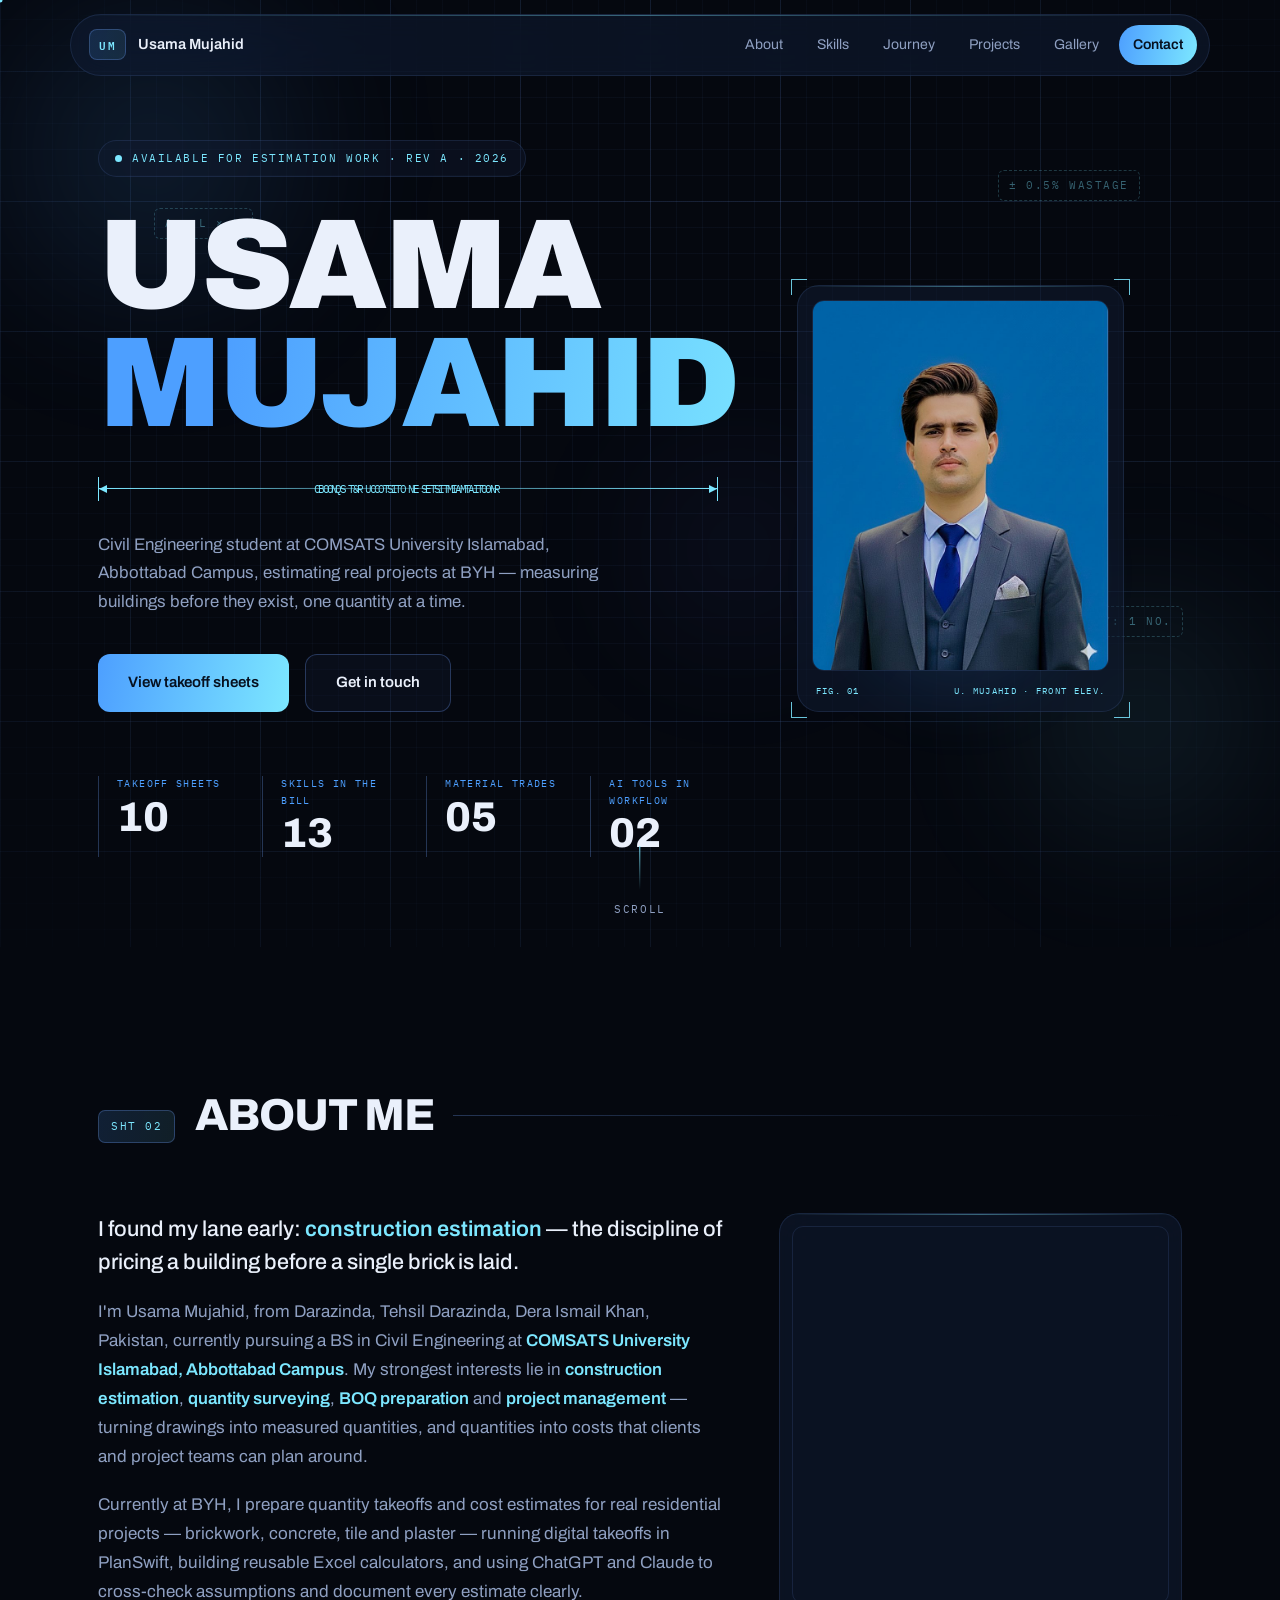
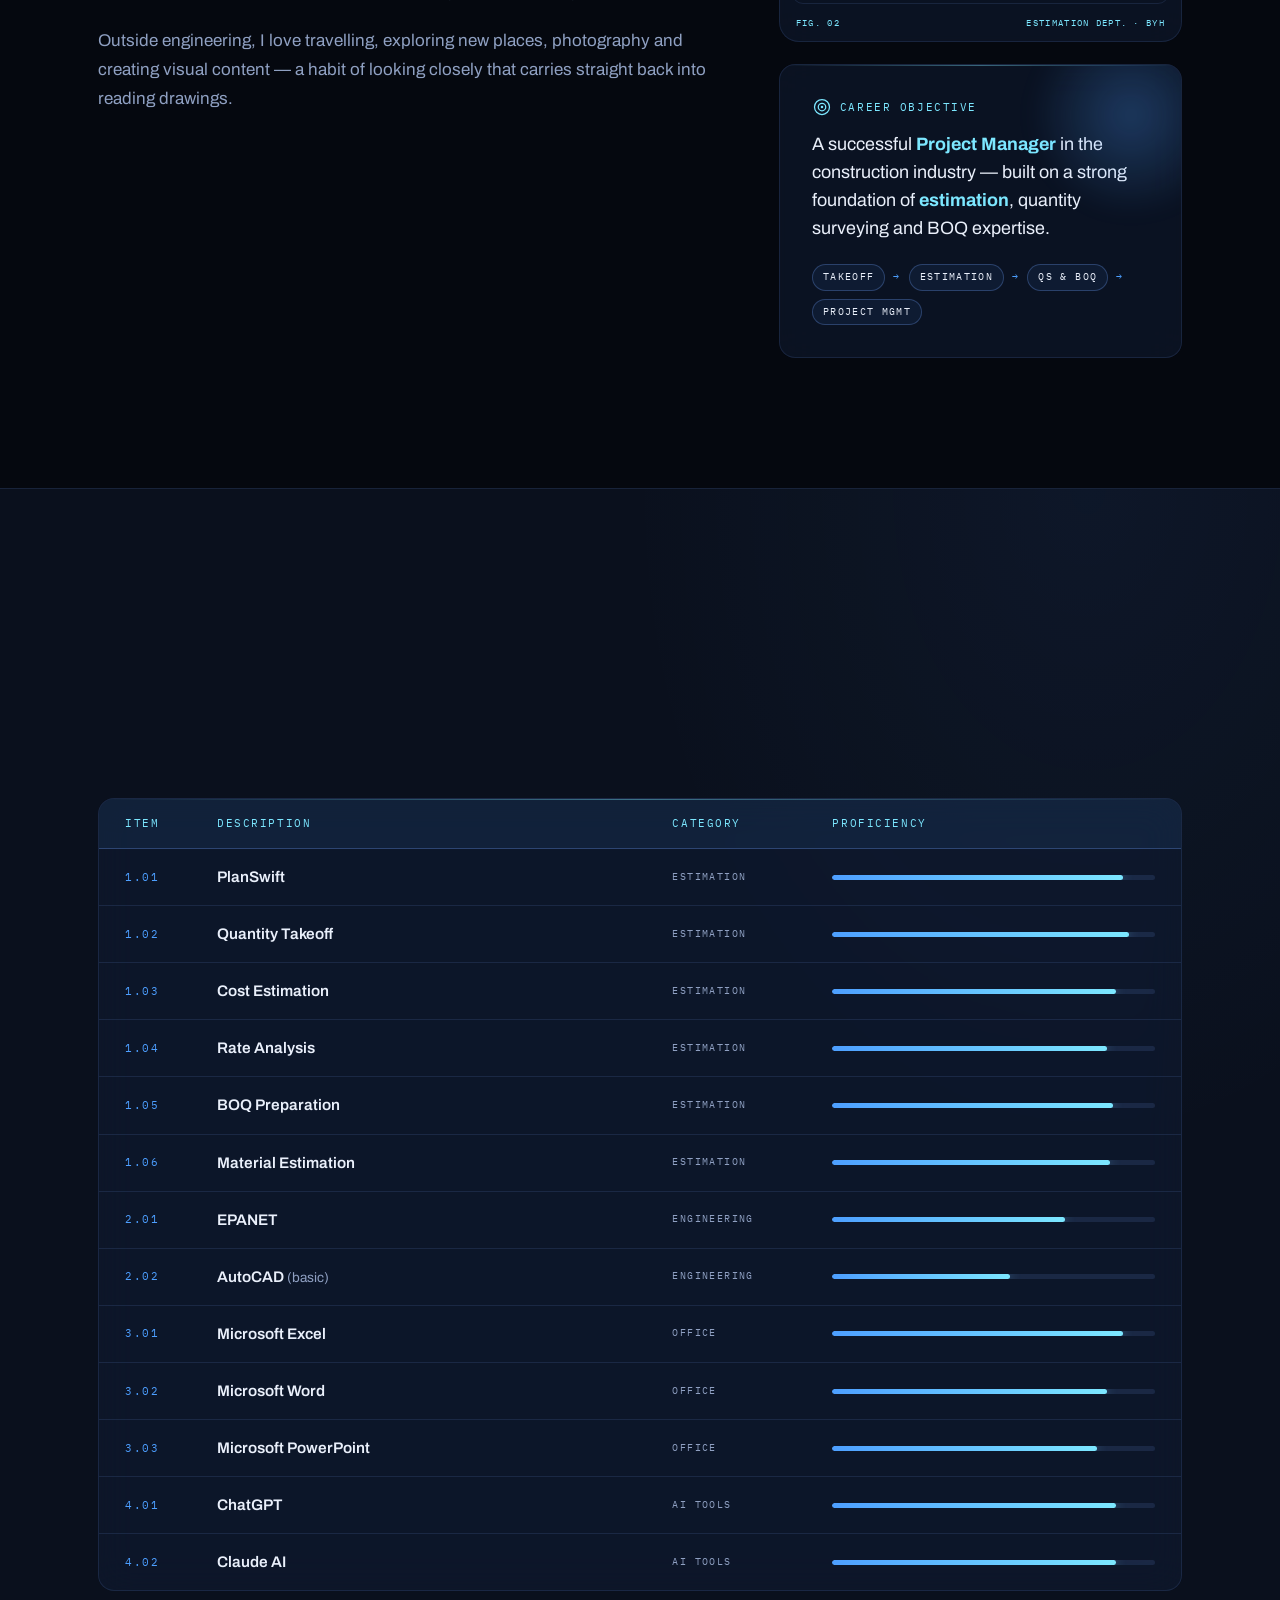
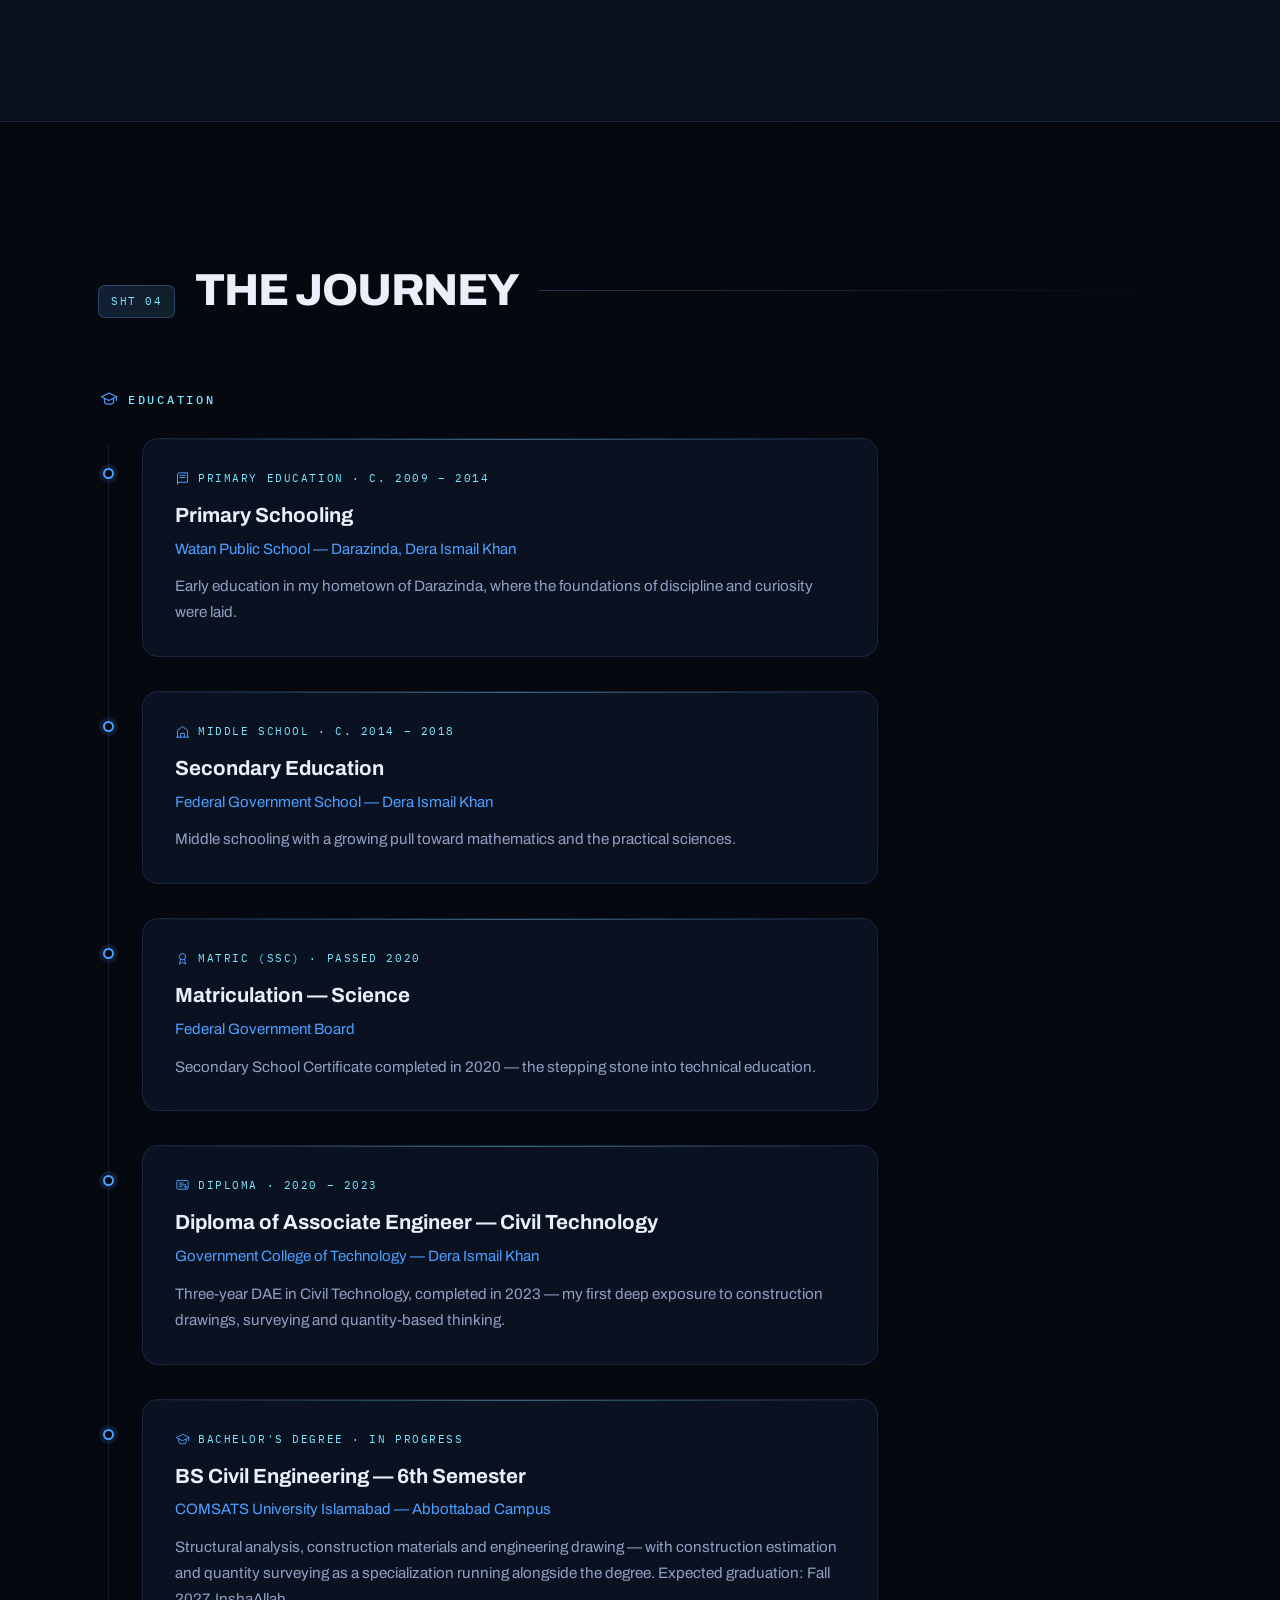
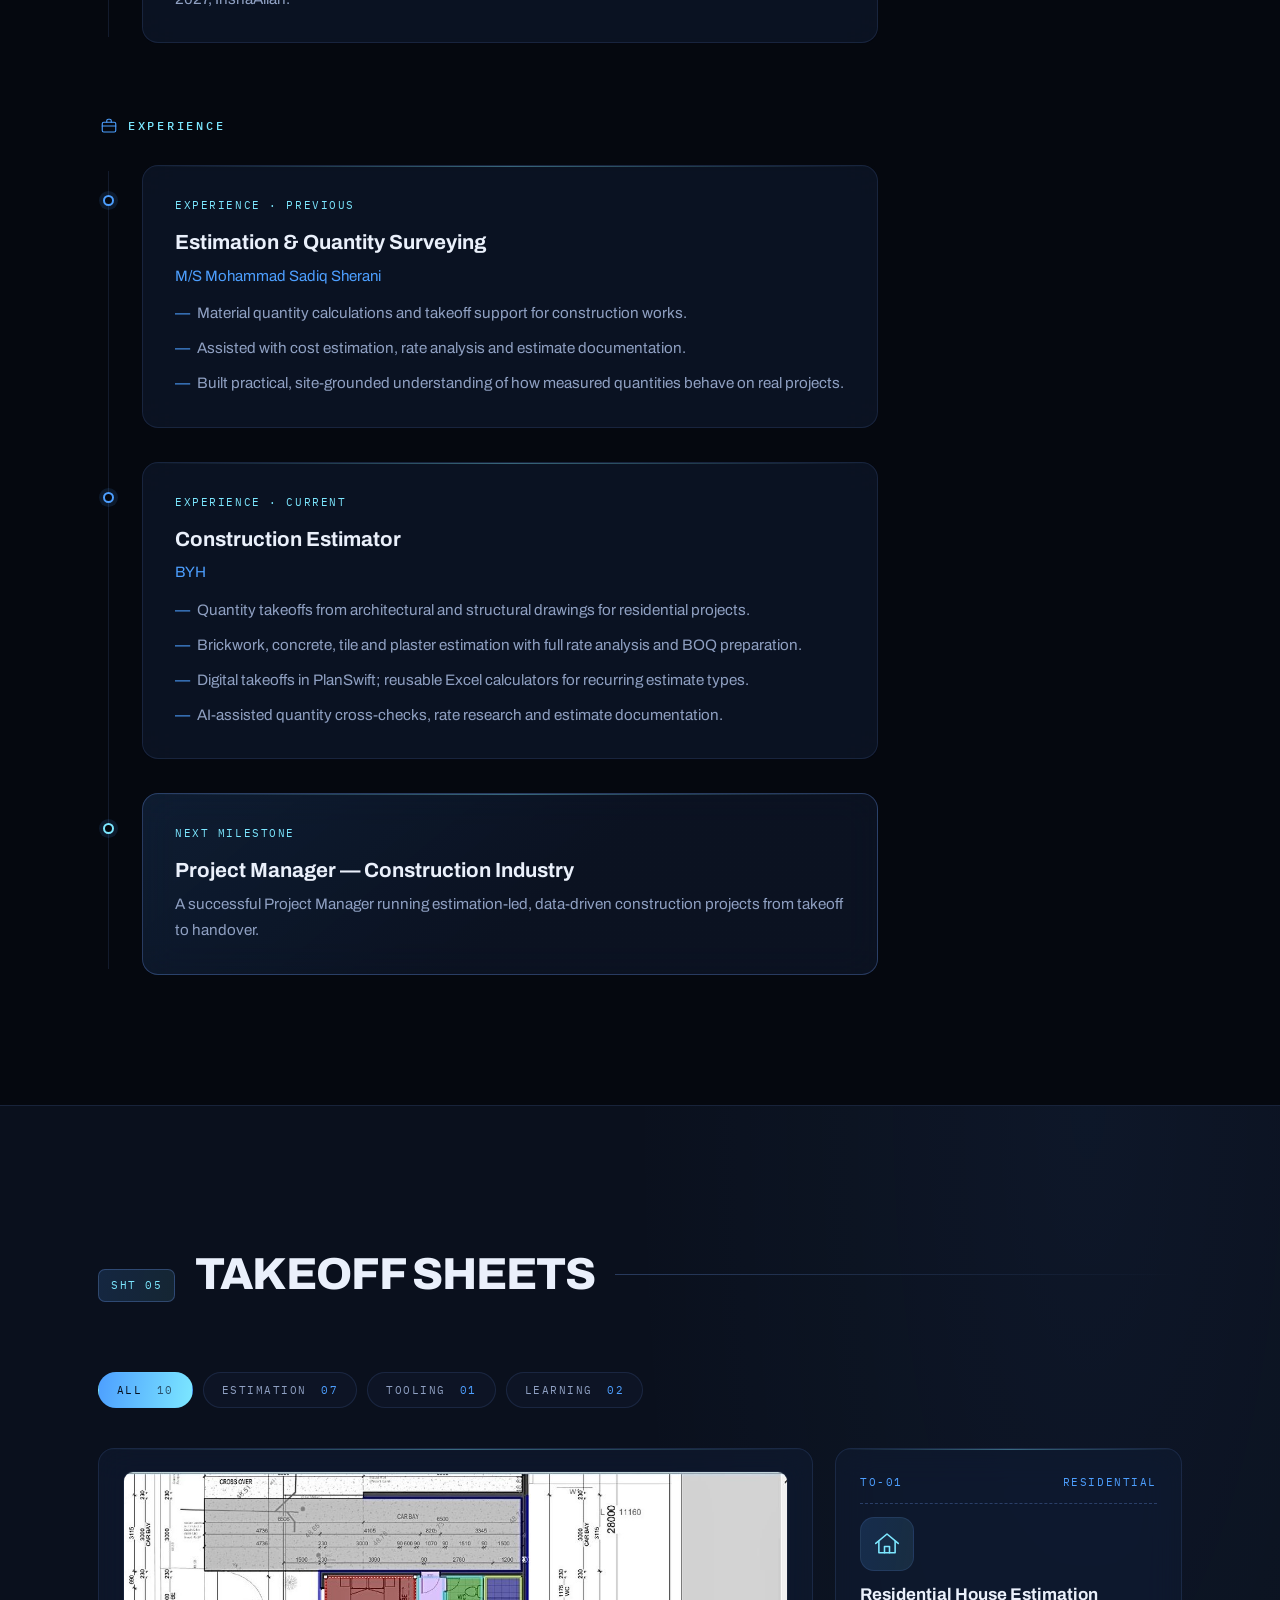
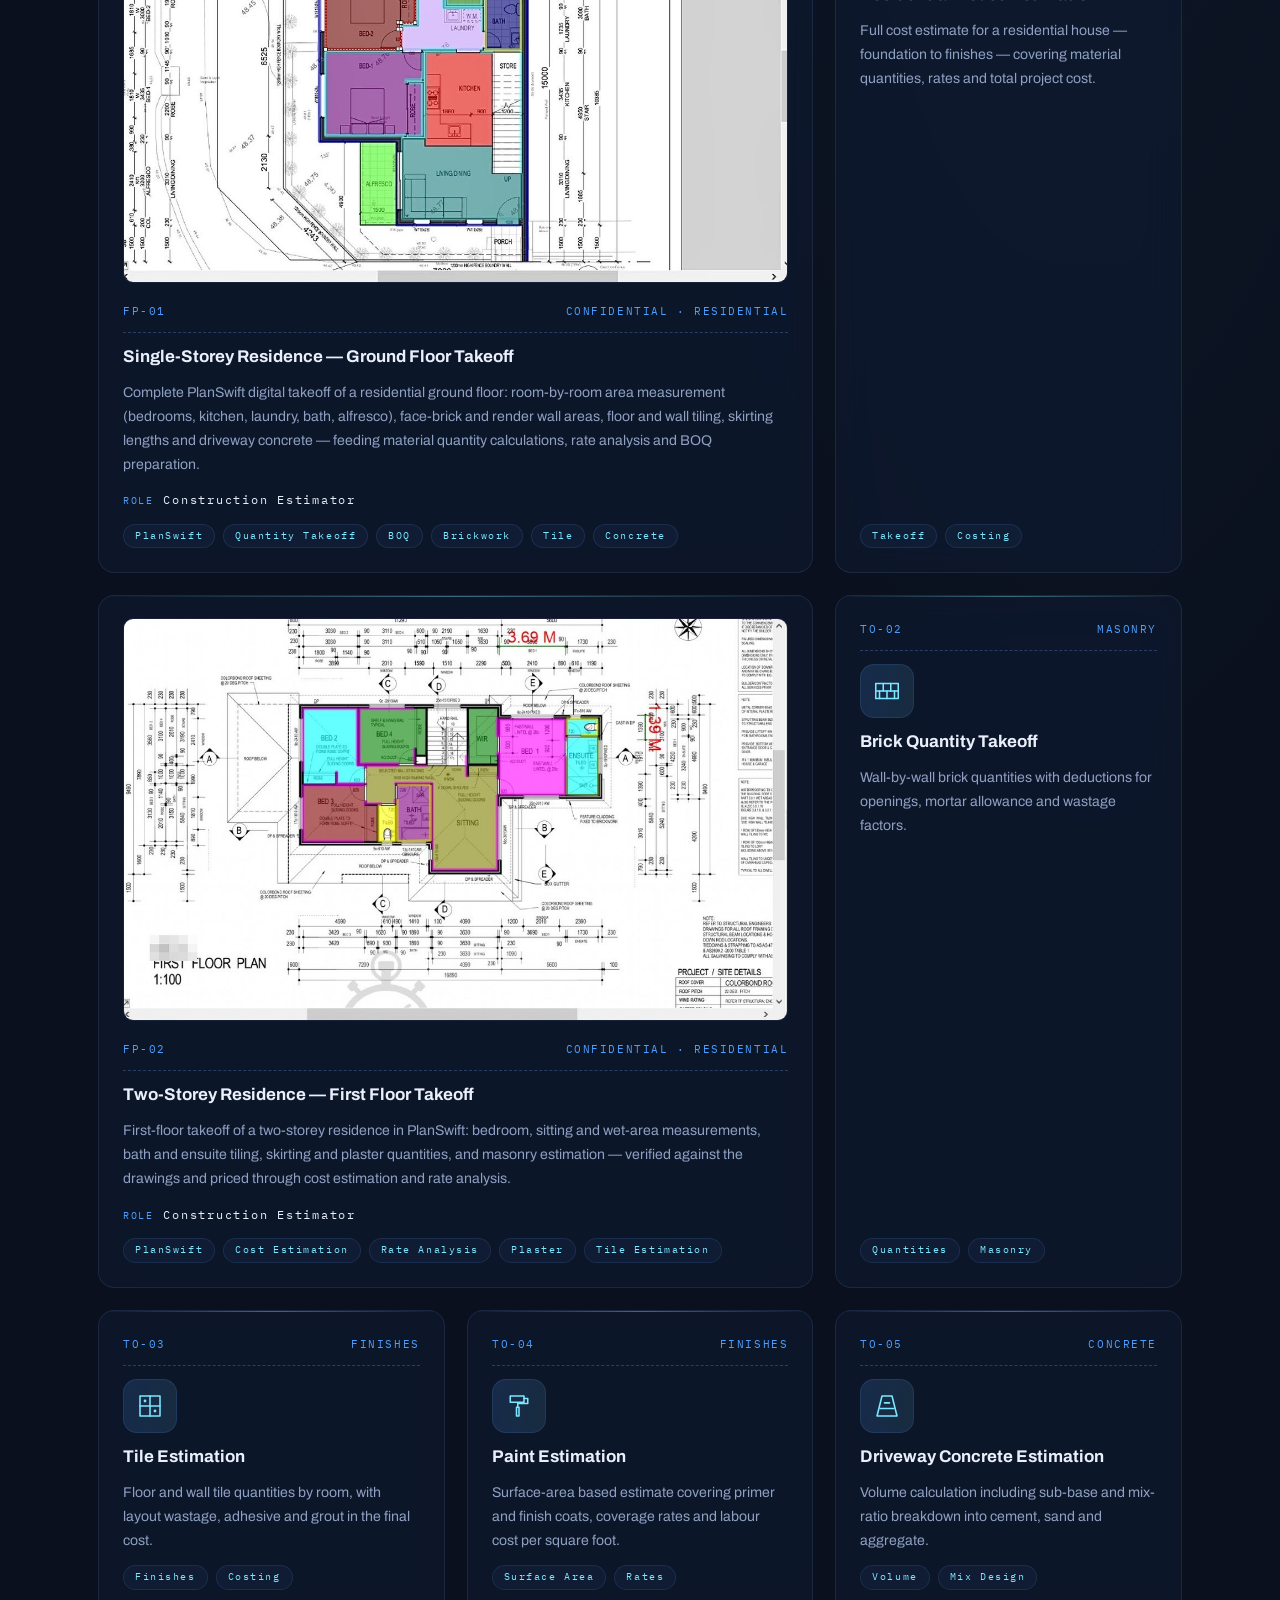
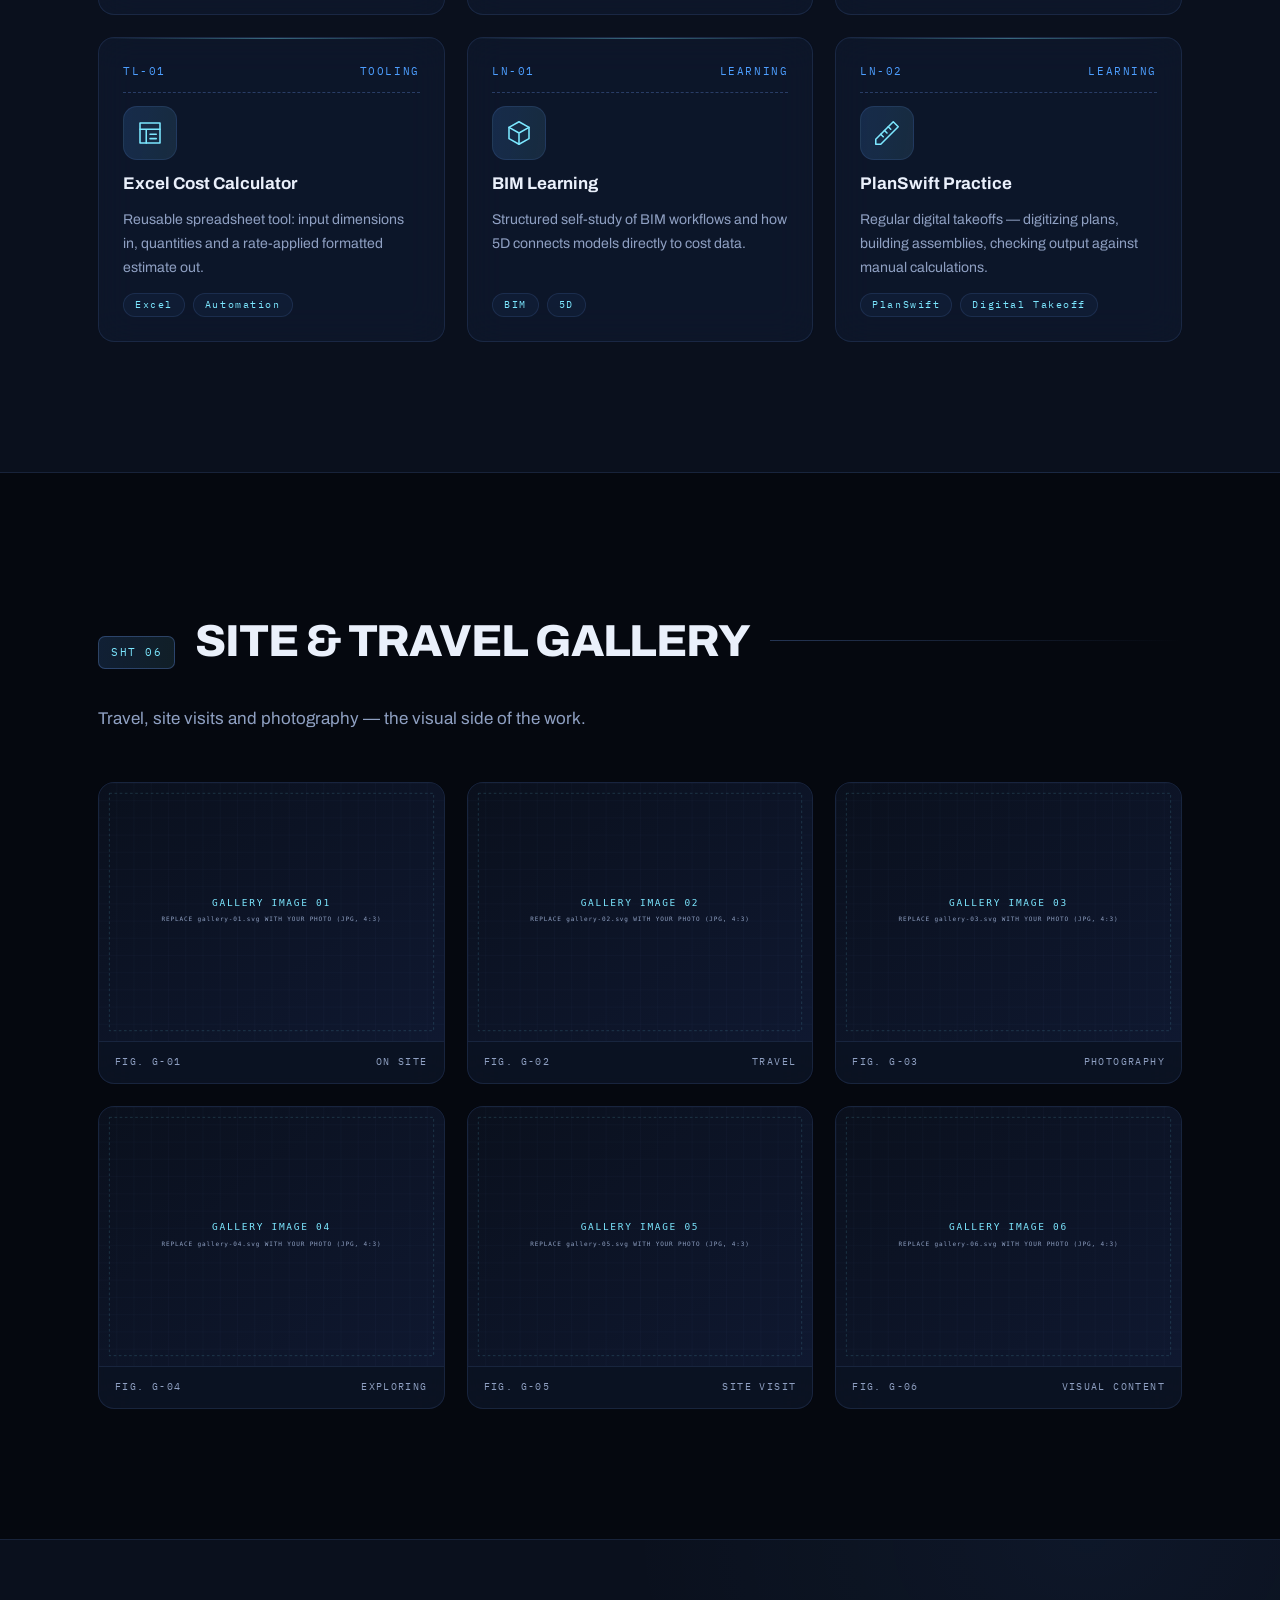
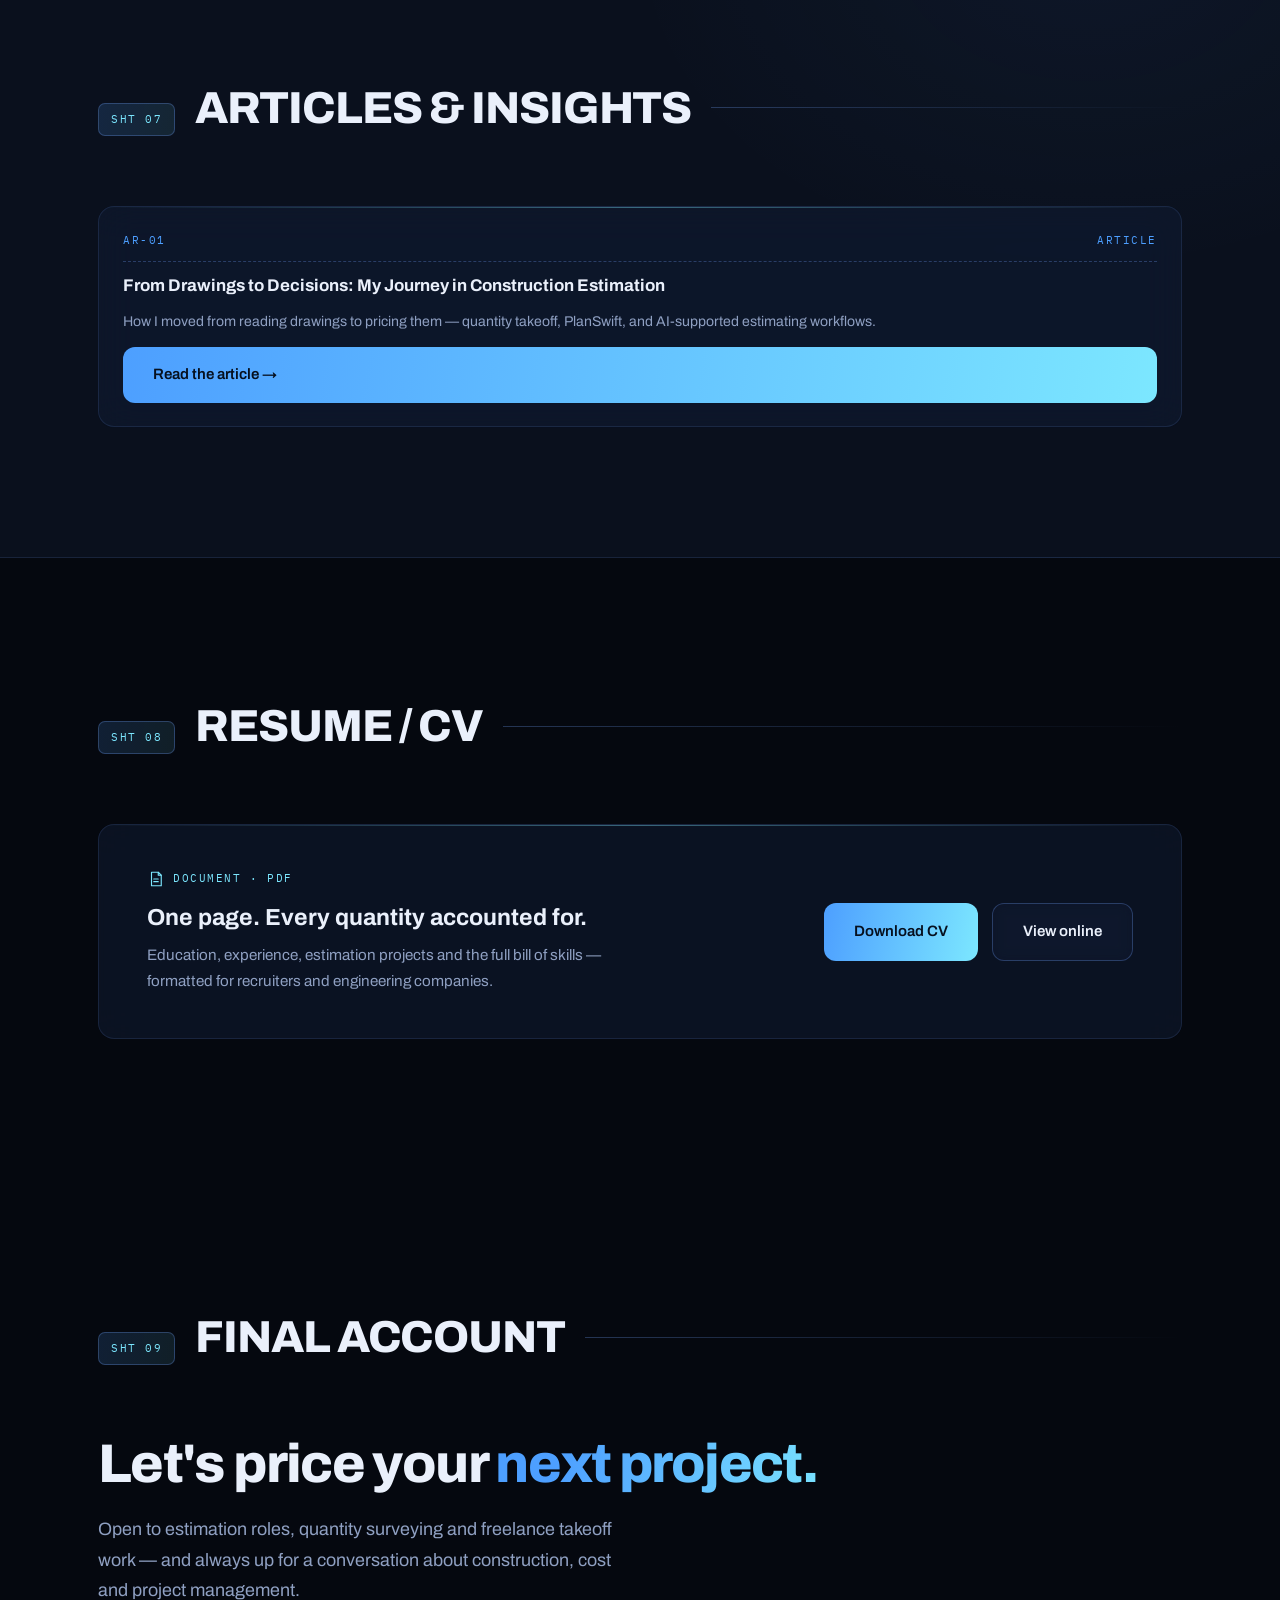
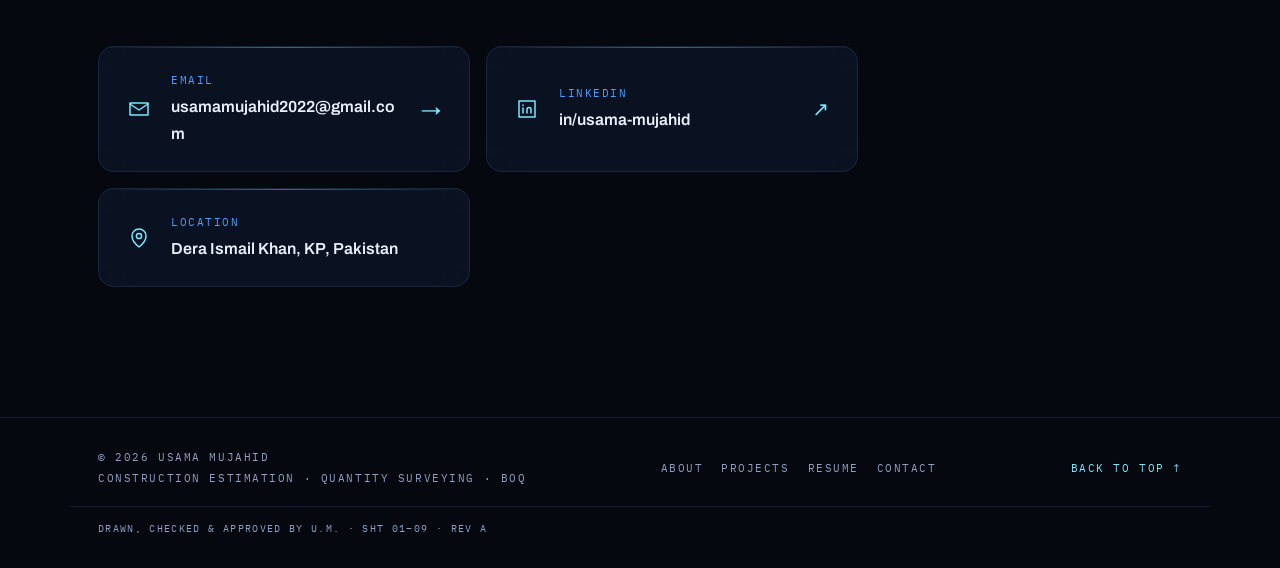
==== index.html @ 5138051c "Add files via upload" ====
<!DOCTYPE html>
<html lang="en">
<head>
  <meta charset="UTF-8" />
  <meta name="viewport" content="width=device-width, initial-scale=1.0" />
  <meta name="google-site-verification" content="Z6o001_e307Hiaf8oV1N8lAGCrsXDAVuw_fHEFFMhAQ" />
  <title>Usama Mujahid — Construction Estimator &amp; Quantity Surveyor | PlanSwift · BOQ · Cost Estimation</title>
  <meta name="description" content="Portfolio of Usama Mujahid — Construction Estimator and BS Civil Engineering student at COMSATS University Islamabad, Abbottabad Campus. Quantity takeoff, cost estimation, BOQ preparation, rate analysis and PlanSwift-based digital takeoffs for residential projects." />
  <meta name="keywords" content="Usama Mujahid, construction estimator, quantity surveyor, quantity takeoff, cost estimation, BOQ preparation, rate analysis, PlanSwift, material estimation, civil engineering, COMSATS Abbottabad, Pakistan" />
  <meta name="author" content="Usama Mujahid" />
  <meta name="robots" content="index, follow" />
  <meta name="theme-color" content="#05080f" />
  <link rel="canonical" href="https://usamamujahid1.github.io/" />
  <link rel="icon" type="image/svg+xml" href="favicon.svg" />

  <!-- Social sharing -->
  <meta property="og:title" content="Usama Mujahid — Construction Estimator &amp; Quantity Surveyor" />
  <meta property="og:description" content="Quantity takeoff, cost estimation, BOQ preparation, rate analysis and PlanSwift-based digital takeoffs for residential construction projects." />
  <meta property="og:type" content="website" />
  <meta property="og:url" content="https://usamamujahid1.github.io/" />
  <meta property="og:image" content="https://usamamujahid1.github.io/og-banner.svg" />
  <meta property="og:site_name" content="Usama Mujahid — Portfolio" />
  <meta property="og:locale" content="en_US" />
  <meta name="twitter:card" content="summary_large_image" />
  <meta name="twitter:title" content="Usama Mujahid — Construction Estimator &amp; Quantity Surveyor" />
  <meta name="twitter:description" content="Quantity takeoff, cost estimation, BOQ preparation and PlanSwift digital takeoffs." />
  <meta name="twitter:image" content="https://usamamujahid1.github.io/og-banner.svg" />

  <!-- Structured data -->
  <script type="application/ld+json">
  {
    "@context": "https://schema.org",
    "@type": "Person",
    "name": "Usama Mujahid",
    "url": "https://usamamujahid1.github.io/",
    "image": "https://usamamujahid1.github.io/profile-hero.jpg",
    "jobTitle": "Construction Estimator",
    "worksFor": { "@type": "Organization", "name": "BYH" },
    "alumniOf": [
      { "@type": "CollegeOrUniversity", "name": "COMSATS University Islamabad, Abbottabad Campus" },
      { "@type": "EducationalOrganization", "name": "Government College of Technology, Dera Ismail Khan" }
    ],
    "address": { "@type": "PostalAddress", "addressLocality": "Dera Ismail Khan", "addressRegion": "Khyber Pakhtunkhwa", "addressCountry": "PK" },
    "email": "mailto:usamamujahid2022@gmail.com",
    "sameAs": [ "https://www.linkedin.com/in/usama-mujahid-aa079a352" ],
    "knowsAbout": [ "Construction Estimation", "Quantity Surveying", "Quantity Takeoff", "BOQ Preparation", "Cost Estimation", "Rate Analysis", "PlanSwift", "Project Management" ]
  }
  </script>

  <link rel="preconnect" href="https://fonts.googleapis.com" />
  <link rel="preconnect" href="https://fonts.gstatic.com" crossorigin />
  <link href="https://fonts.googleapis.com/css2?family=Archivo:wght@400;500;600;700;800;900&family=IBM+Plex+Mono:wght@400;500;600&display=swap" rel="stylesheet" />
  <link rel="stylesheet" href="style.css" />
</head>
<body class="is-loading">

  <!-- ============ PRELOADER ============ -->
  <div class="loader" id="loader" aria-hidden="true">
    <div class="loader__inner">
      <p class="mono loader__label">PLOTTING PORTFOLIO · SHT 01</p>
      <div class="loader__dim">
        <span class="loader__tick"></span>
        <span class="loader__track"><i class="loader__fill" id="loaderFill"></i></span>
        <span class="loader__tick"></span>
      </div>
      <p class="mono loader__pct"><span id="loaderPct">0</span>%</p>
    </div>
  </div>

  <!-- ============ SCROLL PROGRESS ============ -->
  <div class="progress" aria-hidden="true"><i id="progressBar"></i></div>

  <!-- ============ CUSTOM CURSOR (desktop) ============ -->
  <div class="cursor" id="cursorDot" aria-hidden="true"></div>
  <div class="cursor-ring" id="cursorRing" aria-hidden="true">
    <span></span><span></span><span></span><span></span>
  </div>

  <!-- ============ NAV ============ -->
  <header class="nav" id="top">
    <div class="nav__inner glass">
      <a href="#top" class="nav__brand" data-hover>
        <span class="nav__mark mono">UM</span>
        <span class="nav__name">Usama Mujahid</span>
      </a>
      <nav class="nav__links" id="navLinks" aria-label="Primary">
        <a href="#about" data-hover>About</a>
        <a href="#skills" data-hover>Skills</a>
        <a href="#journey" data-hover>Journey</a>
        <a href="#projects" data-hover>Projects</a>
        <a href="#gallery" data-hover>Gallery</a>
        <a href="#contact" class="nav__cta" data-hover>Contact</a>
      </nav>
      <button class="nav__toggle" id="navToggle" aria-label="Open menu" aria-expanded="false" aria-controls="navLinks" data-hover>
        <span></span><span></span>
      </button>
    </div>
  </header>

  <main id="main">

    <!-- ============ HERO ============ -->
    <section class="hero" id="hero">
      <!-- animated background layers -->
      <div class="hero__bg" aria-hidden="true">
        <div class="hero__grid" data-parallax="0.18"></div>
        <div class="hero__grid hero__grid--fine" data-parallax="0.08"></div>
        <div class="orb orb--1" data-drift></div>
        <div class="orb orb--2" data-drift></div>
        <div class="orb orb--3" data-drift></div>
        <!-- floating measurement annotations -->
        <span class="anno mono" style="--x:12%; --y:22%; --d:0s" data-parallax="0.32">A = L × W</span>
        <span class="anno mono" style="--x:78%; --y:18%; --d:1.2s" data-parallax="0.26">± 0.5% WASTAGE</span>
        <span class="anno mono" style="--x:84%; --y:64%; --d:0.6s" data-parallax="0.38">QTY: 1 NO.</span>
        <span class="anno mono" style="--x:8%; --y:70%; --d:1.8s" data-parallax="0.22">SCALE 1:50</span>
      </div>

      <div class="container hero__inner">
        <div class="hero__content">
        <p class="hero__eyebrow mono" data-intro="1">
          <span class="hero__pulse" aria-hidden="true"></span>
          AVAILABLE FOR ESTIMATION WORK · REV A · 2026
        </p>

        <h1 class="hero__title">
          <span class="hero__line" data-intro="2"><span>USAMA</span></span>
          <span class="hero__line" data-intro="3"><span class="hero__title-grad">MUJAHID</span></span>
        </h1>

        <!-- CAD dimension line with rotating roles -->
        <div class="dim" data-intro="4" aria-live="polite">
          <span class="dim__tick"></span>
          <span class="dim__line">
            <span class="dim__label mono">
              <span class="roles" id="roles">
                <span class="roles__item is-active">CONSTRUCTION ESTIMATOR</span>
                <span class="roles__item">QUANTITY SURVEYOR</span>
                <span class="roles__item">BOQ &amp; COST ESTIMATION</span>
                <span class="roles__item">FUTURE PROJECT MANAGER</span>
              </span>
            </span>
          </span>
          <span class="dim__tick"></span>
        </div>

        <p class="hero__sub" data-intro="5">
          Civil Engineering student at COMSATS University Islamabad, Abbottabad
          Campus, estimating real projects at BYH — measuring buildings before
          they exist, one quantity at a time.
        </p>

        <div class="hero__actions" data-intro="6">
          <a href="#projects" class="btn btn--primary" data-magnetic data-hover>
            <span class="btn__label">View takeoff sheets</span>
            <span class="btn__shine" aria-hidden="true"></span>
          </a>
          <a href="#contact" class="btn btn--ghost" data-magnetic data-hover>
            <span class="btn__label">Get in touch</span>
          </a>
        </div>

        <!-- animated counters -->
        <dl class="stats" data-intro="7">
          <div class="stats__item">
            <dt class="mono">TAKEOFF SHEETS</dt>
            <dd><span class="count" data-count="10">0</span></dd>
          </div>
          <div class="stats__item">
            <dt class="mono">SKILLS IN THE BILL</dt>
            <dd><span class="count" data-count="13">0</span></dd>
          </div>
          <div class="stats__item">
            <dt class="mono">MATERIAL TRADES</dt>
            <dd><span class="count" data-count="5">0</span></dd>
          </div>
          <div class="stats__item">
            <dt class="mono">AI TOOLS IN WORKFLOW</dt>
            <dd><span class="count" data-count="2">0</span></dd>
          </div>
        </dl>
        </div>

        <aside class="hero__portrait" data-intro="4">
          <div class="portrait glass" data-tilt>
            <span class="portrait__corner portrait__corner--tl" aria-hidden="true"></span>
            <span class="portrait__corner portrait__corner--tr" aria-hidden="true"></span>
            <span class="portrait__corner portrait__corner--bl" aria-hidden="true"></span>
            <span class="portrait__corner portrait__corner--br" aria-hidden="true"></span>
            <img src="profile-hero.jpg" alt="Portrait of Usama Mujahid" width="720" height="900" fetchpriority="high" decoding="async" />
            <p class="portrait__caption mono"><span>FIG. 01</span><span>U. MUJAHID · FRONT ELEV.</span></p>
          </div>
          <div class="portrait__glow" aria-hidden="true"></div>
        </aside>
      </div>

      <a class="hero__scroll mono" href="#about" data-hover aria-label="Scroll to about section">
        <span class="hero__scroll-line" aria-hidden="true"></span>SCROLL
      </a>
    </section>

    <!-- ============ ABOUT ============ -->
    <section class="section" id="about">
      <div class="container">
        <div class="titleblock reveal">
          <span class="titleblock__sheet mono">SHT 02</span>
          <h2 class="titleblock__title">About me</h2>
          <span class="titleblock__rule" aria-hidden="true"></span>
        </div>

        <div class="about">
          <div class="about__text reveal">
            <p class="about__lead">
              I found my lane early: <strong>construction estimation</strong> —
              the discipline of pricing a building before a single brick is laid.
            </p>
            <p>
              I'm Usama Mujahid, from Darazinda, Tehsil Darazinda, Dera Ismail
              Khan, Pakistan, currently pursuing a BS in Civil Engineering at
              <strong>COMSATS University Islamabad, Abbottabad Campus</strong>.
              My strongest interests lie in <strong>construction estimation</strong>,
              <strong>quantity surveying</strong>, <strong>BOQ preparation</strong>
              and <strong>project management</strong> — turning drawings into
              measured quantities, and quantities into costs that clients and
              project teams can plan around.
            </p>
            <p>
              Currently at BYH, I prepare quantity takeoffs and cost estimates
              for real residential projects — brickwork, concrete, tile and
              plaster — running digital takeoffs in PlanSwift, building reusable
              Excel calculators, and using ChatGPT and Claude to cross-check
              assumptions and document every estimate clearly.
            </p>
            <p>
              Outside engineering, I love travelling, exploring new places,
              photography and creating visual content — a habit of looking
              closely that carries straight back into reading drawings.
            </p>
          </div>

          <div class="about__side reveal">
            <figure class="about__photo glass" data-tilt data-hover>
              <img src="profile-about.jpg" alt="Usama Mujahid" width="640" height="640" loading="lazy" decoding="async" />
              <figcaption class="mono"><span>FIG. 02</span><span>ESTIMATION DEPT. · BYH</span></figcaption>
            </figure>

          <aside class="goal glass" data-tilt>
            <div class="goal__glow" aria-hidden="true"></div>
            <p class="mono goal__label">
              <svg class="icon" viewBox="0 0 24 24" aria-hidden="true"><circle cx="12" cy="12" r="9"/><circle cx="12" cy="12" r="4.5"/><circle cx="12" cy="12" r="0.8" fill="currentColor"/></svg>
              CAREER OBJECTIVE
            </p>
            <p class="goal__text">
              A successful <strong>Project Manager</strong> in the construction
              industry — built on a strong foundation of
              <strong>estimation</strong>, quantity surveying and BOQ expertise.
            </p>
            <div class="goal__path mono" aria-hidden="true">
              <span>TAKEOFF</span><i>→</i><span>ESTIMATION</span><i>→</i><span>QS &amp; BOQ</span><i>→</i><span>PROJECT MGMT</span>
            </div>
          </aside>
          </div>
        </div>
      </div>
    </section>

    <!-- ============ SKILLS ============ -->
    <section class="section section--alt" id="skills">
      <div class="container">
        <div class="titleblock reveal">
          <span class="titleblock__sheet mono">SHT 03</span>
          <h2 class="titleblock__title">Bill of skills</h2>
          <span class="titleblock__rule" aria-hidden="true"></span>
        </div>
        <p class="section__lede reveal">Laid out the way I lay out everything — as a bill of quantities.</p>

        <div class="boq glass reveal">
          <div class="boq__head mono" aria-hidden="true">
            <span>ITEM</span><span>DESCRIPTION</span><span>CATEGORY</span><span>PROFICIENCY</span>
          </div>
          <div class="boq__row" data-level="90"><span class="mono boq__item">1.01</span><span class="boq__desc">PlanSwift</span><span class="boq__cat mono">ESTIMATION</span><span class="boq__bar"><i></i></span></div>
          <div class="boq__row" data-level="92"><span class="mono boq__item">1.02</span><span class="boq__desc">Quantity Takeoff</span><span class="boq__cat mono">ESTIMATION</span><span class="boq__bar"><i></i></span></div>
          <div class="boq__row" data-level="88"><span class="mono boq__item">1.03</span><span class="boq__desc">Cost Estimation</span><span class="boq__cat mono">ESTIMATION</span><span class="boq__bar"><i></i></span></div>
          <div class="boq__row" data-level="85"><span class="mono boq__item">1.04</span><span class="boq__desc">Rate Analysis</span><span class="boq__cat mono">ESTIMATION</span><span class="boq__bar"><i></i></span></div>
          <div class="boq__row" data-level="87"><span class="mono boq__item">1.05</span><span class="boq__desc">BOQ Preparation</span><span class="boq__cat mono">ESTIMATION</span><span class="boq__bar"><i></i></span></div>
          <div class="boq__row" data-level="86"><span class="mono boq__item">1.06</span><span class="boq__desc">Material Estimation</span><span class="boq__cat mono">ESTIMATION</span><span class="boq__bar"><i></i></span></div>
          <div class="boq__row" data-level="72"><span class="mono boq__item">2.01</span><span class="boq__desc">EPANET</span><span class="boq__cat mono">ENGINEERING</span><span class="boq__bar"><i></i></span></div>
          <div class="boq__row" data-level="55"><span class="mono boq__item">2.02</span><span class="boq__desc">AutoCAD <em>(basic)</em></span><span class="boq__cat mono">ENGINEERING</span><span class="boq__bar"><i></i></span></div>
          <div class="boq__row" data-level="90"><span class="mono boq__item">3.01</span><span class="boq__desc">Microsoft Excel</span><span class="boq__cat mono">OFFICE</span><span class="boq__bar"><i></i></span></div>
          <div class="boq__row" data-level="85"><span class="mono boq__item">3.02</span><span class="boq__desc">Microsoft Word</span><span class="boq__cat mono">OFFICE</span><span class="boq__bar"><i></i></span></div>
          <div class="boq__row" data-level="82"><span class="mono boq__item">3.03</span><span class="boq__desc">Microsoft PowerPoint</span><span class="boq__cat mono">OFFICE</span><span class="boq__bar"><i></i></span></div>
          <div class="boq__row" data-level="88"><span class="mono boq__item">4.01</span><span class="boq__desc">ChatGPT</span><span class="boq__cat mono">AI TOOLS</span><span class="boq__bar"><i></i></span></div>
          <div class="boq__row" data-level="88"><span class="mono boq__item">4.02</span><span class="boq__desc">Claude AI</span><span class="boq__cat mono">AI TOOLS</span><span class="boq__bar"><i></i></span></div>
        </div>
      </div>
    </section>

    <!-- ============ JOURNEY (EXPERIENCE + EDUCATION TIMELINE) ============ -->
    <section class="section" id="journey">
      <div class="container">
        <div class="titleblock reveal">
          <span class="titleblock__sheet mono">SHT 04</span>
          <h2 class="titleblock__title">The journey</h2>
          <span class="titleblock__rule" aria-hidden="true"></span>
        </div>

        <!-- Education timeline -->
        <h3 class="journey__sub mono reveal">
          <svg class="icon" viewBox="0 0 24 24" aria-hidden="true"><path d="M12 4 2 9l10 5 10-5z"/><path d="M6 11.5V16c0 1.5 2.7 3 6 3s6-1.5 6-3v-4.5"/><path d="M22 9v5"/></svg>
          EDUCATION
        </h3>
        <div class="timeline">
          <div class="timeline__track" aria-hidden="true"><i></i></div>

          <article class="tl-item reveal">
            <span class="tl-item__node" aria-hidden="true"></span>
            <div class="tl-item__card glass" data-tilt>
              <p class="mono tl-item__tag">
                <svg class="icon tl-item__icon" viewBox="0 0 24 24" aria-hidden="true"><path d="M4 5.5A2.5 2.5 0 0 1 6.5 3H20v15H6.5A2.5 2.5 0 0 0 4 20.5z"/><path d="M4 20.5V5.5"/><path d="M8 7h8M8 10.5h8"/></svg>
                PRIMARY EDUCATION · C. 2009 – 2014
              </p>
              <h3 class="tl-item__title">Primary Schooling</h3>
              <p class="tl-item__org">Watan Public School — Darazinda, Dera Ismail Khan</p>
              <p class="tl-item__desc">
                Early education in my hometown of Darazinda, where the
                foundations of discipline and curiosity were laid.
              </p>
            </div>
          </article>

          <article class="tl-item reveal">
            <span class="tl-item__node" aria-hidden="true"></span>
            <div class="tl-item__card glass" data-tilt>
              <p class="mono tl-item__tag">
                <svg class="icon tl-item__icon" viewBox="0 0 24 24" aria-hidden="true"><path d="M4 21V10l8-6 8 6v11"/><path d="M9 21v-6h6v6"/><path d="M2 21h20"/></svg>
                MIDDLE SCHOOL · C. 2014 – 2018
              </p>
              <h3 class="tl-item__title">Secondary Education</h3>
              <p class="tl-item__org">Federal Government School — Dera Ismail Khan</p>
              <p class="tl-item__desc">
                Middle schooling with a growing pull toward mathematics and the
                practical sciences.
              </p>
            </div>
          </article>

          <article class="tl-item reveal">
            <span class="tl-item__node" aria-hidden="true"></span>
            <div class="tl-item__card glass" data-tilt>
              <p class="mono tl-item__tag">
                <svg class="icon tl-item__icon" viewBox="0 0 24 24" aria-hidden="true"><circle cx="12" cy="9" r="5"/><path d="m9 13-2 8 5-3 5 3-2-8"/></svg>
                MATRIC (SSC) · PASSED 2020
              </p>
              <h3 class="tl-item__title">Matriculation — Science</h3>
              <p class="tl-item__org">Federal Government Board</p>
              <p class="tl-item__desc">
                Secondary School Certificate completed in 2020 — the stepping
                stone into technical education.
              </p>
            </div>
          </article>

          <article class="tl-item reveal">
            <span class="tl-item__node" aria-hidden="true"></span>
            <div class="tl-item__card glass" data-tilt>
              <p class="mono tl-item__tag">
                <svg class="icon tl-item__icon" viewBox="0 0 24 24" aria-hidden="true"><rect x="3" y="4" width="18" height="14" rx="1.5"/><path d="M7 8h6M7 11h10M7 14h4"/><circle cx="17" cy="14.5" r="1.6"/></svg>
                DIPLOMA · 2020 – 2023
              </p>
              <h3 class="tl-item__title">Diploma of Associate Engineer — Civil Technology</h3>
              <p class="tl-item__org">Government College of Technology — Dera Ismail Khan</p>
              <p class="tl-item__desc">
                Three-year DAE in Civil Technology, completed in 2023 — my first
                deep exposure to construction drawings, surveying and
                quantity-based thinking.
              </p>
            </div>
          </article>

          <article class="tl-item reveal">
            <span class="tl-item__node" aria-hidden="true"></span>
            <div class="tl-item__card glass" data-tilt>
              <p class="mono tl-item__tag">
                <svg class="icon tl-item__icon" viewBox="0 0 24 24" aria-hidden="true"><path d="M12 4 2 9l10 5 10-5z"/><path d="M6 11.5V16c0 1.5 2.7 3 6 3s6-1.5 6-3v-4.5"/><path d="M22 9v5"/></svg>
                BACHELOR'S DEGREE · IN PROGRESS
              </p>
              <h3 class="tl-item__title">BS Civil Engineering — 6th Semester</h3>
              <p class="tl-item__org">COMSATS University Islamabad — Abbottabad Campus</p>
              <p class="tl-item__desc">
                Structural analysis, construction materials and engineering
                drawing — with construction estimation and quantity surveying as
                a specialization running alongside the degree. Expected
                graduation: Fall 2027, InshaAllah.
              </p>
            </div>
          </article>
        </div>

        <!-- Experience timeline -->
        <h3 class="journey__sub journey__sub--gap mono reveal">
          <svg class="icon" viewBox="0 0 24 24" aria-hidden="true"><rect x="3" y="7" width="18" height="13" rx="2"/><path d="M9 7V5a2 2 0 0 1 2-2h2a2 2 0 0 1 2 2v2"/><path d="M3 12h18"/></svg>
          EXPERIENCE
        </h3>
        <div class="timeline">
          <div class="timeline__track" aria-hidden="true"><i></i></div>

          <article class="tl-item reveal">
            <span class="tl-item__node" aria-hidden="true"></span>
            <div class="tl-item__card glass" data-tilt>
              <p class="mono tl-item__tag">EXPERIENCE · PREVIOUS</p>
              <h3 class="tl-item__title">Estimation &amp; Quantity Surveying</h3>
              <p class="tl-item__org">M/S Mohammad Sadiq Sherani</p>
              <ul class="tl-item__list">
                <li>Material quantity calculations and takeoff support for construction works.</li>
                <li>Assisted with cost estimation, rate analysis and estimate documentation.</li>
                <li>Built practical, site-grounded understanding of how measured quantities behave on real projects.</li>
              </ul>
            </div>
          </article>

          <article class="tl-item reveal">
            <span class="tl-item__node" aria-hidden="true"></span>
            <div class="tl-item__card glass" data-tilt>
              <p class="mono tl-item__tag">EXPERIENCE · CURRENT</p>
              <h3 class="tl-item__title">Construction Estimator</h3>
              <p class="tl-item__org">BYH</p>
              <ul class="tl-item__list">
                <li>Quantity takeoffs from architectural and structural drawings for residential projects.</li>
                <li>Brickwork, concrete, tile and plaster estimation with full rate analysis and BOQ preparation.</li>
                <li>Digital takeoffs in PlanSwift; reusable Excel calculators for recurring estimate types.</li>
                <li>AI-assisted quantity cross-checks, rate research and estimate documentation.</li>
              </ul>
            </div>
          </article>

          <article class="tl-item tl-item--goal reveal">
            <span class="tl-item__node tl-item__node--goal" aria-hidden="true"></span>
            <div class="tl-item__card glass" data-tilt>
              <p class="mono tl-item__tag">NEXT MILESTONE</p>
              <h3 class="tl-item__title">Project Manager — Construction Industry</h3>
              <p class="tl-item__desc">
                A successful Project Manager running estimation-led, data-driven
                construction projects from takeoff to handover.
              </p>
            </div>
          </article>
        </div>
      </div>
    </section>

    <!-- ============ PROJECTS ============ -->
    <section class="section section--alt" id="projects">
      <div class="container">
        <div class="titleblock reveal">
          <span class="titleblock__sheet mono">SHT 05</span>
          <h2 class="titleblock__title">Takeoff sheets</h2>
          <span class="titleblock__rule" aria-hidden="true"></span>
        </div>

        <!-- FILTERS -->
        <div class="filters reveal" role="tablist" aria-label="Filter projects">
          <button class="filters__btn is-active mono" data-filter="all" data-hover>ALL <span>10</span></button>
          <button class="filters__btn mono" data-filter="estimation" data-hover>ESTIMATION <span>07</span></button>
          <button class="filters__btn mono" data-filter="tooling" data-hover>TOOLING <span>01</span></button>
          <button class="filters__btn mono" data-filter="learning" data-hover>LEARNING <span>02</span></button>
        </div>

        <div class="sheets" id="sheets">
          <article class="sheet sheet--proj glass reveal" data-cat="estimation" data-tilt>
            <figure class="sheet__img">
              <img src="project-01.jpg" alt="PlanSwift digital quantity takeoff of a single-storey residential ground floor plan with colour-coded room areas" width="1200" height="741" loading="lazy" decoding="async" />
            </figure>
            <header class="sheet__head mono"><span>FP-01</span><span>CONFIDENTIAL · RESIDENTIAL</span></header>
            <h3 class="sheet__title">Single-Storey Residence — Ground Floor Takeoff</h3>
            <p class="sheet__desc">
              Complete PlanSwift digital takeoff of a residential ground floor:
              room-by-room area measurement (bedrooms, kitchen, laundry, bath,
              alfresco), face-brick and render wall areas, floor and wall tiling,
              skirting lengths and driveway concrete — feeding material quantity
              calculations, rate analysis and BOQ preparation.
            </p>
            <p class="sheet__meta mono"><span>ROLE</span>Construction Estimator</p>
            <footer class="sheet__tags mono"><span>PlanSwift</span><span>Quantity Takeoff</span><span>BOQ</span><span>Brickwork</span><span>Tile</span><span>Concrete</span></footer>
          </article>

          <article class="sheet sheet--proj glass reveal" data-cat="estimation" data-tilt>
            <figure class="sheet__img">
              <img src="project-02.jpg" alt="PlanSwift digital quantity takeoff of a two-storey residence first floor plan with highlighted bedroom, bath and sitting areas" width="1200" height="726" loading="lazy" decoding="async" />
            </figure>
            <header class="sheet__head mono"><span>FP-02</span><span>CONFIDENTIAL · RESIDENTIAL</span></header>
            <h3 class="sheet__title">Two-Storey Residence — First Floor Takeoff</h3>
            <p class="sheet__desc">
              First-floor takeoff of a two-storey residence in PlanSwift:
              bedroom, sitting and wet-area measurements, bath and ensuite tiling,
              skirting and plaster quantities, and masonry estimation — verified
              against the drawings and priced through cost estimation and rate
              analysis.
            </p>
            <p class="sheet__meta mono"><span>ROLE</span>Construction Estimator</p>
            <footer class="sheet__tags mono"><span>PlanSwift</span><span>Cost Estimation</span><span>Rate Analysis</span><span>Plaster</span><span>Tile Estimation</span></footer>
          </article>
          <article class="sheet glass reveal" data-cat="estimation" data-tilt>
            <header class="sheet__head mono"><span>TO-01</span><span>RESIDENTIAL</span></header>
            <div class="sheet__icon" aria-hidden="true">
              <svg class="icon icon--lg" viewBox="0 0 24 24"><path d="M3 11.5 12 4l9 7.5"/><path d="M5.5 10v9h13v-9"/><path d="M10 19v-5h4v5"/></svg>
            </div>
            <h3 class="sheet__title">Residential House Estimation</h3>
            <p class="sheet__desc">Full cost estimate for a residential house — foundation to finishes — covering material quantities, rates and total project cost.</p>
            <footer class="sheet__tags mono"><span>Takeoff</span><span>Costing</span></footer>
          </article>

          <article class="sheet glass reveal" data-cat="estimation" data-tilt>
            <header class="sheet__head mono"><span>TO-02</span><span>MASONRY</span></header>
            <div class="sheet__icon" aria-hidden="true">
              <svg class="icon icon--lg" viewBox="0 0 24 24"><path d="M3 6h18v12H3z"/><path d="M3 12h18"/><path d="M9 6v6M15 6v6M6 12v6M12 12v6M18 12v6"/></svg>
            </div>
            <h3 class="sheet__title">Brick Quantity Takeoff</h3>
            <p class="sheet__desc">Wall-by-wall brick quantities with deductions for openings, mortar allowance and wastage factors.</p>
            <footer class="sheet__tags mono"><span>Quantities</span><span>Masonry</span></footer>
          </article>

          <article class="sheet glass reveal" data-cat="estimation" data-tilt>
            <header class="sheet__head mono"><span>TO-03</span><span>FINISHES</span></header>
            <div class="sheet__icon" aria-hidden="true">
              <svg class="icon icon--lg" viewBox="0 0 24 24"><path d="M4 4h16v16H4z"/><path d="M12 4v16M4 12h16"/><circle cx="8" cy="8" r="0.5" fill="currentColor"/><circle cx="16" cy="16" r="0.5" fill="currentColor"/></svg>
            </div>
            <h3 class="sheet__title">Tile Estimation</h3>
            <p class="sheet__desc">Floor and wall tile quantities by room, with layout wastage, adhesive and grout in the final cost.</p>
            <footer class="sheet__tags mono"><span>Finishes</span><span>Costing</span></footer>
          </article>

          <article class="sheet glass reveal" data-cat="estimation" data-tilt>
            <header class="sheet__head mono"><span>TO-04</span><span>FINISHES</span></header>
            <div class="sheet__icon" aria-hidden="true">
              <svg class="icon icon--lg" viewBox="0 0 24 24"><path d="M5 4h11v5H5z"/><path d="M16 6h3v4h-8v3"/><path d="M10 13h2v7h-2z"/></svg>
            </div>
            <h3 class="sheet__title">Paint Estimation</h3>
            <p class="sheet__desc">Surface-area based estimate covering primer and finish coats, coverage rates and labour cost per square foot.</p>
            <footer class="sheet__tags mono"><span>Surface Area</span><span>Rates</span></footer>
          </article>

          <article class="sheet glass reveal" data-cat="estimation" data-tilt>
            <header class="sheet__head mono"><span>TO-05</span><span>CONCRETE</span></header>
            <div class="sheet__icon" aria-hidden="true">
              <svg class="icon icon--lg" viewBox="0 0 24 24"><path d="M8 4 4 20h16L16 4z"/><path d="M6.5 14h11"/><path d="M10 9.5h4"/></svg>
            </div>
            <h3 class="sheet__title">Driveway Concrete Estimation</h3>
            <p class="sheet__desc">Volume calculation including sub-base and mix-ratio breakdown into cement, sand and aggregate.</p>
            <footer class="sheet__tags mono"><span>Volume</span><span>Mix Design</span></footer>
          </article>

          <article class="sheet glass reveal" data-cat="tooling" data-tilt>
            <header class="sheet__head mono"><span>TL-01</span><span>TOOLING</span></header>
            <div class="sheet__icon" aria-hidden="true">
              <svg class="icon icon--lg" viewBox="0 0 24 24"><path d="M4 4h16v16H4z"/><path d="M4 9h16M9 9v11"/><path d="M12 13h5M12 16.5h5"/></svg>
            </div>
            <h3 class="sheet__title">Excel Cost Calculator</h3>
            <p class="sheet__desc">Reusable spreadsheet tool: input dimensions in, quantities and a rate-applied formatted estimate out.</p>
            <footer class="sheet__tags mono"><span>Excel</span><span>Automation</span></footer>
          </article>

          <article class="sheet glass reveal" data-cat="learning" data-tilt>
            <header class="sheet__head mono"><span>LN-01</span><span>LEARNING</span></header>
            <div class="sheet__icon" aria-hidden="true">
              <svg class="icon icon--lg" viewBox="0 0 24 24"><path d="M12 3 4 7.5v9L12 21l8-4.5v-9z"/><path d="M12 12 4 7.5M12 12l8-4.5M12 12v9"/></svg>
            </div>
            <h3 class="sheet__title">BIM Learning</h3>
            <p class="sheet__desc">Structured self-study of BIM workflows and how 5D connects models directly to cost data.</p>
            <footer class="sheet__tags mono"><span>BIM</span><span>5D</span></footer>
          </article>

          <article class="sheet glass reveal" data-cat="learning" data-tilt>
            <header class="sheet__head mono"><span>LN-02</span><span>LEARNING</span></header>
            <div class="sheet__icon" aria-hidden="true">
              <svg class="icon icon--lg" viewBox="0 0 24 24"><path d="M3 17 17 3l4 4L7 21H3z"/><path d="m7 13 2 2M10 10l2 2M13 7l2 2"/></svg>
            </div>
            <h3 class="sheet__title">PlanSwift Practice</h3>
            <p class="sheet__desc">Regular digital takeoffs — digitizing plans, building assemblies, checking output against manual calculations.</p>
            <footer class="sheet__tags mono"><span>PlanSwift</span><span>Digital Takeoff</span></footer>
          </article>
        </div>
      </div>
    </section>

    <!-- ============ GALLERY ============ -->
    <section class="section" id="gallery">
      <div class="container">
        <div class="titleblock reveal">
          <span class="titleblock__sheet mono">SHT 06</span>
          <h2 class="titleblock__title">Site &amp; travel gallery</h2>
          <span class="titleblock__rule" aria-hidden="true"></span>
        </div>
        <p class="section__lede reveal">Travel, site visits and photography — the visual side of the work.</p>

        <div class="gallery">
          <figure class="gallery__item glass reveal" data-tilt data-hover>
            <img src="gallery-01.svg" alt="Gallery image 1 — replace with your photo" width="800" height="600" loading="lazy" decoding="async" />
            <figcaption class="mono"><span>FIG. G-01</span><span>ON SITE</span></figcaption>
          </figure>
          <figure class="gallery__item glass reveal" data-tilt data-hover>
            <img src="gallery-02.svg" alt="Gallery image 2 — replace with your photo" width="800" height="600" loading="lazy" decoding="async" />
            <figcaption class="mono"><span>FIG. G-02</span><span>TRAVEL</span></figcaption>
          </figure>
          <figure class="gallery__item glass reveal" data-tilt data-hover>
            <img src="gallery-03.svg" alt="Gallery image 3 — replace with your photo" width="800" height="600" loading="lazy" decoding="async" />
            <figcaption class="mono"><span>FIG. G-03</span><span>PHOTOGRAPHY</span></figcaption>
          </figure>
          <figure class="gallery__item glass reveal" data-tilt data-hover>
            <img src="gallery-04.svg" alt="Gallery image 4 — replace with your photo" width="800" height="600" loading="lazy" decoding="async" />
            <figcaption class="mono"><span>FIG. G-04</span><span>EXPLORING</span></figcaption>
          </figure>
          <figure class="gallery__item glass reveal" data-tilt data-hover>
            <img src="gallery-05.svg" alt="Gallery image 5 — replace with your photo" width="800" height="600" loading="lazy" decoding="async" />
            <figcaption class="mono"><span>FIG. G-05</span><span>SITE VISIT</span></figcaption>
          </figure>
          <figure class="gallery__item glass reveal" data-tilt data-hover>
            <img src="gallery-06.svg" alt="Gallery image 6 — replace with your photo" width="800" height="600" loading="lazy" decoding="async" />
            <figcaption class="mono"><span>FIG. G-06</span><span>VISUAL CONTENT</span></figcaption>
          </figure>
        </div>
      </div>
    </section>

    <!-- ============ ARTICLE ============ -->
<section class="section section--alt">
  <div class="container">
    <div class="titleblock reveal">
      <span class="titleblock__sheet mono">SHT 07</span>
      <h2 class="titleblock__title">Articles &amp; insights</h2>
      <span class="titleblock__rule" aria-hidden="true"></span>
    </div>

    <div class="sheet glass reveal">
      <header class="sheet__head mono"><span>AR-01</span><span>ARTICLE</span></header>
      <h3 class="sheet__title">
        From Drawings to Decisions: My Journey in Construction Estimation
      </h3>

      <p class="sheet__desc">
        How I moved from reading drawings to pricing them — quantity takeoff,
        PlanSwift, and AI-supported estimating workflows.
      </p>

      <a href="article-estimation-journey.html" class="btn btn--primary" data-magnetic data-hover>
        <span class="btn__label">Read the article →</span>
        <span class="btn__shine" aria-hidden="true"></span>
      </a>
    </div>
  </div>
</section>

    <!-- ============ RESUME ============ -->
    <section class="section" id="resume">
      <div class="container">
        <div class="titleblock reveal">
          <span class="titleblock__sheet mono">SHT 08</span>
          <h2 class="titleblock__title">Resume / CV</h2>
          <span class="titleblock__rule" aria-hidden="true"></span>
        </div>

        <div class="resume glass reveal" data-tilt>
          <div class="resume__col">
            <p class="mono resume__label">
              <svg class="icon" viewBox="0 0 24 24" aria-hidden="true"><path d="M6 3h9l4 4v14H6z"/><path d="M15 3v4h4"/><path d="M9 12h6M9 15.5h6"/></svg>
              DOCUMENT · PDF
            </p>
            <h3 class="resume__title">One page. Every quantity accounted for.</h3>
            <p class="resume__desc">
              Education, experience, estimation projects and the full bill of
              skills — formatted for recruiters and engineering companies.
            </p>
          </div>
          <div class="resume__actions">
            <a href="assets/Usama-Mujahid-CV.pdf" class="btn btn--primary" download data-magnetic data-hover>
              <span class="btn__label">Download CV</span>
              <span class="btn__shine" aria-hidden="true"></span>
            </a>
            <a href="assets/Usama-Mujahid-CV.pdf" class="btn btn--ghost" target="_blank" rel="noopener" data-magnetic data-hover>
              <span class="btn__label">View online</span>
            </a>
          </div>
        </div>
      </div>
    </section>

    <!-- ============ CONTACT ============ -->
    <section class="section section--contact" id="contact">
      <div class="contact__bg" aria-hidden="true"></div>
      <div class="container">
        <div class="titleblock reveal">
          <span class="titleblock__sheet mono">SHT 09</span>
          <h2 class="titleblock__title">Final account</h2>
          <span class="titleblock__rule" aria-hidden="true"></span>
        </div>

        <div class="contact reveal">
          <h3 class="contact__big">Let's price your <span class="hero__title-grad">next project.</span></h3>
          <p class="contact__lede">
            Open to estimation roles, quantity surveying and freelance takeoff
            work — and always up for a conversation about construction, cost
            and project management.
          </p>
          <div class="contact__links">
            <a class="contact__card glass" href="mailto:usamamujahid2022@gmail.com" data-hover data-tilt>
              <svg class="icon" viewBox="0 0 24 24" aria-hidden="true"><path d="M3 6h18v12H3z"/><path d="m3 7 9 6 9-6"/></svg>
              <span class="contact__col">
                <span class="mono contact__label">EMAIL</span>
                <span class="contact__value">usamamujahid2022@gmail.com</span>
              </span>
              <span class="contact__arrow" aria-hidden="true">→</span>
            </a>
            <a class="contact__card glass" href="https://www.linkedin.com/in/usama-mujahid-aa079a352" target="_blank" rel="noopener" data-hover data-tilt>
              <svg class="icon" viewBox="0 0 24 24" aria-hidden="true"><path d="M4 4h16v16H4z"/><path d="M8 11v5M8 8v.5M12 16v-3.5a2 2 0 0 1 4 0V16"/></svg>
              <span class="contact__col">
                <span class="mono contact__label">LINKEDIN</span>
                <span class="contact__value">in/usama-mujahid</span>
              </span>
              <span class="contact__arrow" aria-hidden="true">↗</span>
            </a>
            <div class="contact__card glass" data-tilt>
              <svg class="icon" viewBox="0 0 24 24" aria-hidden="true"><path d="M12 21s-7-5.5-7-11a7 7 0 0 1 14 0c0 5.5-7 11-7 11z"/><circle cx="12" cy="10" r="2.6"/></svg>
              <span class="contact__col">
                <span class="mono contact__label">LOCATION</span>
                <span class="contact__value">Dera Ismail Khan, KP, Pakistan</span>
              </span>
            </div>
          </div>
        </div>
      </div>
    </section>
  </main>

  <footer class="footer">
    <div class="container footer__inner">
      <div class="footer__brand">
        <p class="mono">© <span id="year"></span> USAMA MUJAHID</p>
        <p class="mono footer__note">CONSTRUCTION ESTIMATION · QUANTITY SURVEYING · BOQ</p>
      </div>
      <nav class="footer__links mono" aria-label="Footer">
        <a href="#about" data-hover>ABOUT</a>
        <a href="#projects" data-hover>PROJECTS</a>
        <a href="#resume" data-hover>RESUME</a>
        <a href="#contact" data-hover>CONTACT</a>
      </nav>
      <a href="#top" class="mono footer__top" data-hover>BACK TO TOP ↑</a>
    </div>
    <div class="container footer__sign">
      <p class="mono footer__note">DRAWN, CHECKED &amp; APPROVED BY U.M. · SHT 01–09 · REV A</p>
    </div>
  </footer>

  <script src="script.js"></script>
</body>
</html>
---- style.css ----
/* ============================================================
   Usama Mujahid — Portfolio v2 (premium)
   Blueprint navy · glass surfaces · dimension-line identity
   ============================================================ */

:root {
  --bg: #05080f;
  --bg-2: #0a101d;
  --surface: rgba(18, 28, 50, 0.55);
  --surface-solid: #0f1830;
  --line: rgba(104, 148, 230, 0.14);
  --line-strong: rgba(104, 148, 230, 0.32);
  --blue: #4d9fff;
  --cyan: #7ce7ff;
  --violet: #6d7cff;
  --grad: linear-gradient(100deg, var(--blue), var(--cyan));
  --grad-soft: linear-gradient(100deg, rgba(77,159,255,.16), rgba(124,231,255,.10));
  --text: #eaf0fb;
  --muted: #8fa0c2;
  --font-display: "Archivo", system-ui, sans-serif;
  --font-mono: "IBM Plex Mono", ui-monospace, monospace;
  --radius: 16px;
  --radius-sm: 10px;
  --container: 1140px;
  --ease: cubic-bezier(0.22, 1, 0.36, 1);
  --ease-spring: cubic-bezier(0.34, 1.56, 0.64, 1);
}

* { margin: 0; padding: 0; box-sizing: border-box; }

html { scroll-behavior: smooth; }

body {
  background: var(--bg);
  color: var(--text);
  font-family: var(--font-display);
  font-size: 17px;
  line-height: 1.7;
  -webkit-font-smoothing: antialiased;
  overflow-x: hidden;
}

body.is-loading { overflow: hidden; }

.mono {
  font-family: var(--font-mono);
  font-size: 0.7rem;
  letter-spacing: 0.14em;
  color: var(--muted);
}

.container { max-width: var(--container); margin: 0 auto; padding: 0 28px; }

a { color: inherit; }

::selection { background: rgba(77, 159, 255, 0.35); }

:focus-visible { outline: 2px solid var(--blue); outline-offset: 3px; border-radius: 3px; }

/* icons */
.icon {
  width: 20px; height: 20px;
  fill: none;
  stroke: currentColor;
  stroke-width: 1.5;
  stroke-linecap: round;
  stroke-linejoin: round;
  flex: none;
}
.icon--lg { width: 30px; height: 30px; stroke-width: 1.25; }

/* ============ GLASS PRIMITIVE ============ */
.glass {
  background: var(--surface);
  backdrop-filter: blur(18px) saturate(1.3);
  -webkit-backdrop-filter: blur(18px) saturate(1.3);
  border: 1px solid var(--line);
  border-radius: var(--radius);
  position: relative;
}

/* gradient hairline on top edge */
.glass::before {
  content: "";
  position: absolute;
  inset: 0 0 auto 0;
  height: 1px;
  border-radius: inherit;
  background: linear-gradient(90deg, transparent, rgba(124, 231, 255, 0.4), transparent);
  pointer-events: none;
}

/* ============ PRELOADER ============ */
.loader {
  position: fixed;
  inset: 0;
  z-index: 1000;
  background: var(--bg);
  display: grid;
  place-items: center;
  transition: opacity 0.6s var(--ease), visibility 0.6s;
}

.loader.is-done { opacity: 0; visibility: hidden; }

.loader__inner { width: min(420px, 76vw); text-align: center; }

.loader__label { color: var(--blue); margin-bottom: 22px; }

.loader__dim { display: flex; align-items: center; }

.loader__tick { width: 1px; height: 18px; background: var(--cyan); }

.loader__track {
  flex: 1;
  height: 1px;
  background: rgba(124, 231, 255, 0.18);
  position: relative;
}

.loader__fill {
  position: absolute;
  inset: -1px auto -1px 0;
  width: 0%;
  background: var(--grad);
  box-shadow: 0 0 14px rgba(124, 231, 255, 0.7);
}

.loader__pct { margin-top: 18px; color: var(--cyan); font-size: 0.85rem; }

/* ============ SCROLL PROGRESS ============ */
.progress {
  position: fixed;
  inset: 0 0 auto 0;
  height: 2px;
  z-index: 300;
  background: transparent;
  pointer-events: none;
}

.progress i {
  display: block;
  height: 100%;
  width: 0%;
  background: var(--grad);
  box-shadow: 0 0 10px rgba(124, 231, 255, 0.55);
}

/* ============ CURSOR ============ */
.cursor,
.cursor-ring { display: none; }

@media (hover: hover) and (pointer: fine) {
  .cursor {
    display: block;
    position: fixed;
    z-index: 999;
    width: 5px; height: 5px;
    border-radius: 50%;
    background: var(--cyan);
    pointer-events: none;
    transform: translate(-50%, -50%);
  }

  /* crosshair ring — a takeoff reticle */
  .cursor-ring {
    display: block;
    position: fixed;
    z-index: 998;
    width: 34px; height: 34px;
    border: 1px solid rgba(124, 231, 255, 0.5);
    border-radius: 50%;
    pointer-events: none;
    transform: translate(-50%, -50%);
    transition: width 0.25s var(--ease), height 0.25s var(--ease),
                border-color 0.25s, background 0.25s;
  }

  .cursor-ring span {
    position: absolute;
    background: rgba(124, 231, 255, 0.6);
  }
  .cursor-ring span:nth-child(1) { top: -5px; left: 50%; width: 1px; height: 7px; }
  .cursor-ring span:nth-child(2) { bottom: -5px; left: 50%; width: 1px; height: 7px; }
  .cursor-ring span:nth-child(3) { left: -5px; top: 50%; height: 1px; width: 7px; }
  .cursor-ring span:nth-child(4) { right: -5px; top: 50%; height: 1px; width: 7px; }

  .cursor-ring.is-hover {
    width: 56px; height: 56px;
    border-color: var(--blue);
    background: rgba(77, 159, 255, 0.08);
  }

  body.has-cursor, body.has-cursor a, body.has-cursor button { cursor: none; }
}

/* ============ NAV ============ */
.nav {
  position: fixed;
  top: 14px; left: 0; right: 0;
  z-index: 200;
  padding: 0 16px;
}

.nav__inner {
  max-width: var(--container);
  margin: 0 auto;
  padding: 10px 12px 10px 18px;
  display: flex;
  align-items: center;
  justify-content: space-between;
  gap: 16px;
  border-radius: 999px;
  transition: box-shadow 0.3s;
}

.nav.is-scrolled .nav__inner { box-shadow: 0 12px 40px rgba(2, 6, 16, 0.6); }

.nav__brand { display: flex; align-items: center; gap: 12px; text-decoration: none; }

.nav__mark {
  color: var(--cyan);
  font-weight: 600;
  border: 1px solid var(--line-strong);
  padding: 5px 9px;
  border-radius: 8px;
  background: var(--grad-soft);
}

.nav__name { font-weight: 600; font-size: 0.92rem; }

.nav__links { display: flex; align-items: center; gap: 6px; }

.nav__links a {
  text-decoration: none;
  font-size: 0.88rem;
  color: var(--muted);
  padding: 8px 14px;
  border-radius: 999px;
  transition: color 0.2s, background 0.2s;
}

.nav__links a:hover { color: var(--text); background: rgba(104, 148, 230, 0.08); }
.nav__links a.is-active { color: var(--cyan); background: rgba(77, 159, 255, 0.1); }

.nav__cta {
  color: #06101f !important;
  background: var(--grad);
  font-weight: 600;
}
.nav__cta:hover { background: var(--grad) !important; filter: brightness(1.1); }

.nav__toggle {
  display: none;
  flex-direction: column;
  justify-content: center;
  gap: 6px;
  width: 42px; height: 42px;
  background: none;
  border: none;
  padding: 0 10px;
  cursor: pointer;
}

.nav__toggle span {
  display: block;
  height: 2px;
  background: var(--text);
  border-radius: 2px;
  transition: transform 0.35s var(--ease-spring);
}

.nav__toggle.is-open span:nth-child(1) { transform: translateY(4px) rotate(45deg); }
.nav__toggle.is-open span:nth-child(2) { transform: translateY(-4px) rotate(-45deg); }

/* ============ HERO ============ */
.hero {
  position: relative;
  min-height: 100svh;
  display: flex;
  align-items: center;
  padding: 140px 0 90px;
  overflow: hidden;
}

.hero__bg { position: absolute; inset: 0; pointer-events: none; }

.hero__grid {
  position: absolute;
  inset: -20% 0;
  background-image:
    linear-gradient(var(--line) 1px, transparent 1px),
    linear-gradient(90deg, var(--line) 1px, transparent 1px);
  background-size: 130px 130px;
  mask-image: radial-gradient(ellipse 85% 70% at 50% 42%, black 25%, transparent 100%);
  -webkit-mask-image: radial-gradient(ellipse 85% 70% at 50% 42%, black 25%, transparent 100%);
  will-change: transform;
}

.hero__grid--fine {
  background-size: 26px 26px;
  background-image:
    linear-gradient(rgba(104, 148, 230, 0.05) 1px, transparent 1px),
    linear-gradient(90deg, rgba(104, 148, 230, 0.05) 1px, transparent 1px);
}

/* ambient gradient orbs */
.orb {
  position: absolute;
  border-radius: 50%;
  filter: blur(70px);
  opacity: 0.5;
  will-change: transform;
  animation: orbFloat 14s ease-in-out infinite;
}

.orb--1 { width: 460px; height: 460px; top: -8%; left: -6%;
  background: radial-gradient(circle, rgba(77,159,255,.35), transparent 65%); }
.orb--2 { width: 380px; height: 380px; bottom: 4%; right: -4%;
  background: radial-gradient(circle, rgba(124,231,255,.24), transparent 65%);
  animation-delay: -5s; }
.orb--3 { width: 300px; height: 300px; top: 42%; left: 46%;
  background: radial-gradient(circle, rgba(109,124,255,.2), transparent 65%);
  animation-delay: -9s; }

@keyframes orbFloat {
  0%, 100% { transform: translate(0, 0) scale(1); }
  50% { transform: translate(30px, -34px) scale(1.06); }
}

/* floating annotations */
.anno {
  position: absolute;
  left: var(--x);
  top: var(--y);
  color: rgba(124, 231, 255, 0.4);
  border: 1px dashed rgba(124, 231, 255, 0.22);
  padding: 5px 10px;
  border-radius: 6px;
  animation: annoFloat 7s ease-in-out var(--d) infinite;
  will-change: transform;
}

@keyframes annoFloat {
  0%, 100% { translate: 0 0; }
  50% { translate: 0 -12px; }
}

.hero__inner { position: relative; width: 100%; }

.hero__eyebrow {
  color: var(--cyan);
  display: inline-flex;
  align-items: center;
  gap: 10px;
  border: 1px solid var(--line);
  background: rgba(18, 28, 50, 0.4);
  padding: 8px 16px;
  border-radius: 999px;
  margin-bottom: 30px;
}

.hero__pulse {
  width: 7px; height: 7px;
  border-radius: 50%;
  background: var(--cyan);
  box-shadow: 0 0 0 0 rgba(124, 231, 255, 0.6);
  animation: pulse 2s infinite;
}

@keyframes pulse {
  70% { box-shadow: 0 0 0 9px rgba(124, 231, 255, 0); }
  100% { box-shadow: 0 0 0 0 rgba(124, 231, 255, 0); }
}

.hero__title {
  font-size: clamp(3.4rem, 11.5vw, 8rem);
  font-weight: 900;
  line-height: 0.92;
  letter-spacing: -0.035em;
}

.hero__line { display: block; overflow: hidden; }
.hero__line > span { display: inline-block; }

.hero__title-grad {
  background: linear-gradient(100deg, var(--blue) 10%, var(--cyan) 55%, var(--violet) 100%);
  background-size: 200% 100%;
  -webkit-background-clip: text;
  background-clip: text;
  color: transparent;
  animation: gradShift 7s ease-in-out infinite;
}

@keyframes gradShift {
  0%, 100% { background-position: 0% 50%; }
  50% { background-position: 100% 50%; }
}

/* ============ DIMENSION LINE + ROTATING ROLES ============ */
.dim { display: flex; align-items: center; margin: 34px 0 30px; max-width: 620px; }

.dim__tick { width: 1px; height: 24px; background: var(--cyan); flex: none; }

.dim__line {
  flex: 1;
  height: 1px;
  background: linear-gradient(90deg, var(--cyan), rgba(124,231,255,.35), var(--cyan));
  position: relative;
  display: flex;
  justify-content: center;
}

.dim__line::before,
.dim__line::after {
  content: "";
  position: absolute;
  top: -3.5px;
  border-style: solid;
}
.dim__line::before { left: 0; border-width: 4px 8px 4px 0; border-color: transparent var(--cyan) transparent transparent; }
.dim__line::after { right: 0; border-width: 4px 0 4px 8px; border-color: transparent transparent transparent var(--cyan); }

.dim__label {
  position: relative;
  top: -0.72em;
  background: var(--bg);
  padding: 0 16px;
  color: var(--cyan);
  white-space: nowrap;
}

.roles { display: inline-grid; text-align: center; }

.roles__item {
  grid-area: 1 / 1;
  opacity: 0;
  transform: translateY(10px);
  transition: opacity 0.45s var(--ease), transform 0.45s var(--ease);
  will-change: opacity, transform;
}

.roles__item.is-active { opacity: 1; transform: none; }
.roles__item.is-leaving { opacity: 0; transform: translateY(-10px); }

.hero__sub { max-width: 540px; color: var(--muted); margin-bottom: 38px; font-size: 1.05rem; }

/* ============ BUTTONS ============ */
.hero__actions { display: flex; gap: 16px; flex-wrap: wrap; margin-bottom: 64px; }

.btn {
  position: relative;
  display: inline-flex;
  align-items: center;
  gap: 10px;
  text-decoration: none;
  font-weight: 600;
  font-size: 0.94rem;
  padding: 15px 30px;
  border-radius: 12px;
  overflow: hidden;
  transition: transform 0.25s var(--ease), box-shadow 0.25s, border-color 0.25s, background 0.25s;
  will-change: transform;
}

.btn__label { position: relative; z-index: 1; }

.btn--primary { background: var(--grad); color: #06101f; }

.btn--primary:hover {
  box-shadow: 0 10px 34px rgba(77, 159, 255, 0.4);
}

/* sweeping shine */
.btn__shine {
  position: absolute;
  inset: 0;
  background: linear-gradient(115deg, transparent 30%, rgba(255,255,255,.5) 50%, transparent 70%);
  transform: translateX(-110%);
  transition: transform 0.7s var(--ease);
}

.btn--primary:hover .btn__shine { transform: translateX(110%); }

.btn--ghost {
  border: 1px solid var(--line-strong);
  color: var(--text);
  background: rgba(18, 28, 50, 0.35);
  backdrop-filter: blur(8px);
  -webkit-backdrop-filter: blur(8px);
}

.btn--ghost:hover { border-color: var(--cyan); background: rgba(77, 159, 255, 0.1); }

/* ============ COUNTERS ============ */
.stats {
  display: grid;
  grid-template-columns: repeat(4, 1fr);
  gap: 18px;
  max-width: 780px;
}

.stats__item {
  border-left: 1px solid var(--line-strong);
  padding-left: 18px;
}

.stats__item dt { color: var(--blue); margin-bottom: 2px; font-size: 0.62rem; }

.stats__item dd {
  font-size: clamp(1.8rem, 3.4vw, 2.6rem);
  font-weight: 800;
  line-height: 1.1;
  font-variant-numeric: tabular-nums;
}

.hero__scroll {
  position: absolute;
  bottom: 28px;
  left: 50%;
  transform: translateX(-50%);
  display: flex;
  flex-direction: column;
  align-items: center;
  gap: 10px;
  text-decoration: none;
  color: var(--muted);
}

.hero__scroll-line {
  width: 1px; height: 44px;
  background: linear-gradient(var(--cyan), transparent);
  animation: scrollHint 2.2s var(--ease) infinite;
  transform-origin: top;
}

@keyframes scrollHint {
  0% { transform: scaleY(0); }
  55% { transform: scaleY(1); }
  100% { transform: scaleY(1); opacity: 0; }
}

/* ---------- HERO INTRO CHOREOGRAPHY ---------- */
[data-intro] { opacity: 0; transform: translateY(28px); }
.hero__line > span { transform: translateY(110%); }

body.is-ready [data-intro] {
  animation: introUp 0.85s var(--ease) forwards;
  animation-delay: calc(var(--i, 1) * 90ms + 120ms);
}
body.is-ready [data-intro="1"] { --i: 1; } body.is-ready [data-intro="2"] { --i: 2; }
body.is-ready [data-intro="3"] { --i: 3; } body.is-ready [data-intro="4"] { --i: 4; }
body.is-ready [data-intro="5"] { --i: 5; } body.is-ready [data-intro="6"] { --i: 6; }
body.is-ready [data-intro="7"] { --i: 7; }

body.is-ready .hero__line > span {
  animation: lineUp 0.9s var(--ease) forwards;
  animation-delay: calc(var(--i, 2) * 90ms + 160ms);
}

@keyframes introUp { to { opacity: 1; transform: none; } }
@keyframes lineUp { to { transform: none; } }

/* ============ SECTIONS ============ */
.section { padding: 130px 0; position: relative; }

.section--alt {
  background:
    radial-gradient(60% 90% at 85% 0%, rgba(77, 159, 255, 0.05), transparent 60%),
    var(--bg-2);
  border-top: 1px solid var(--line);
  border-bottom: 1px solid var(--line);
}

.section__lede { color: var(--muted); margin: -34px 0 48px; max-width: 540px; }

.titleblock { display: flex; align-items: baseline; gap: 20px; margin-bottom: 60px; }

.titleblock__sheet {
  color: var(--cyan);
  border: 1px solid var(--line-strong);
  background: var(--grad-soft);
  padding: 6px 12px;
  border-radius: 7px;
  white-space: nowrap;
}

.titleblock__title {
  font-size: clamp(1.9rem, 4.5vw, 2.8rem);
  font-weight: 800;
  letter-spacing: -0.025em;
  text-transform: uppercase;
  white-space: nowrap;
}

.titleblock__rule {
  flex: 1;
  height: 1px;
  align-self: center;
  background: linear-gradient(90deg, var(--line-strong), transparent);
}

/* ============ ABOUT ============ */
.about { display: grid; grid-template-columns: 1.55fr 1fr; gap: 56px; align-items: start; }

.about__lead { font-size: 1.35rem; font-weight: 500; line-height: 1.5; color: var(--text); }
.about__text { color: var(--muted); }
.about__text p + p { margin-top: 20px; }
.about__text strong { color: var(--cyan); font-weight: 600; }

.goal { padding: 32px; overflow: hidden; }

.goal__glow {
  position: absolute;
  top: -60px; right: -60px;
  width: 220px; height: 220px;
  background: radial-gradient(circle, rgba(77, 159, 255, 0.28), transparent 65%);
  filter: blur(10px);
  pointer-events: none;
}

.goal__label { color: var(--cyan); display: flex; align-items: center; gap: 8px; margin-bottom: 14px; }

.goal__text { font-size: 1.12rem; line-height: 1.55; margin-bottom: 22px; }
.goal__text strong { color: var(--cyan); }

.goal__path {
  display: flex;
  align-items: center;
  gap: 8px;
  flex-wrap: wrap;
  font-size: 0.6rem;
}

.goal__path span {
  border: 1px solid var(--line-strong);
  border-radius: 999px;
  padding: 4px 10px;
  color: var(--text);
  background: rgba(77, 159, 255, 0.07);
}

.goal__path i { color: var(--blue); font-style: normal; }

/* ============ SKILLS — BOQ ============ */
.boq { overflow: hidden; border-radius: var(--radius); }

.boq__head,
.boq__row {
  display: grid;
  grid-template-columns: 72px 1.35fr 140px 1fr;
  gap: 20px;
  align-items: center;
  padding: 15px 26px;
}

.boq__head {
  background: rgba(77, 159, 255, 0.08);
  border-bottom: 1px solid var(--line-strong);
  color: var(--cyan);
}

.boq__row {
  border-bottom: 1px solid var(--line);
  transition: background 0.25s, padding-left 0.25s var(--ease);
}

.boq__row:last-child { border-bottom: none; }

.boq__row:hover {
  background: rgba(77, 159, 255, 0.06);
  padding-left: 34px;
}

.boq__item { color: var(--blue); }
.boq__desc { font-weight: 600; font-size: 0.96rem; }
.boq__desc em { color: var(--muted); font-style: normal; font-weight: 400; font-size: 0.85rem; }
.boq__cat { font-size: 0.62rem; }

.boq__bar {
  height: 5px;
  background: rgba(104, 148, 230, 0.14);
  border-radius: 99px;
  overflow: hidden;
}

.boq__bar i {
  display: block;
  height: 100%;
  width: 0;
  background: var(--grad);
  border-radius: inherit;
  box-shadow: 0 0 12px rgba(124, 231, 255, 0.45);
  transition: width 1.2s var(--ease);
}

.boq.is-visible .boq__row i { width: var(--w, 0%); }

/* ============ TIMELINE ============ */
.timeline { position: relative; padding-left: 44px; max-width: 780px; }

.timeline__track {
  position: absolute;
  left: 10px; top: 6px; bottom: 6px;
  width: 1px;
  background: var(--line);
}

.timeline__track i {
  display: block;
  width: 100%;
  height: 0%;
  background: var(--grad);
  box-shadow: 0 0 10px rgba(124, 231, 255, 0.5);
}

.tl-item { position: relative; padding-bottom: 34px; }
.tl-item:last-child { padding-bottom: 0; }

.tl-item__node {
  position: absolute;
  left: -39px; top: 30px;
  width: 11px; height: 11px;
  border-radius: 50%;
  background: var(--bg);
  border: 2px solid var(--blue);
  box-shadow: 0 0 0 4px rgba(77, 159, 255, 0.12);
}

.tl-item__node--goal {
  border-color: var(--cyan);
  animation: pulse 2s infinite;
}

.tl-item__card { padding: 30px 32px; transition: transform 0.3s var(--ease), border-color 0.3s, box-shadow 0.3s; }

.tl-item__card:hover {
  transform: translateX(8px);
  border-color: var(--line-strong);
  box-shadow: 0 18px 50px rgba(2, 6, 16, 0.55);
}

.tl-item__tag { color: var(--cyan); margin-bottom: 10px; }
.tl-item__title { font-size: 1.28rem; font-weight: 700; margin-bottom: 4px; }
.tl-item__org { color: var(--blue); font-size: 0.94rem; margin-bottom: 12px; }
.tl-item__desc { color: var(--muted); font-size: 0.95rem; }

.tl-item__list { list-style: none; color: var(--muted); font-size: 0.95rem; }

.tl-item__list li { padding-left: 22px; position: relative; margin-bottom: 9px; }
.tl-item__list li:last-child { margin-bottom: 0; }
.tl-item__list li::before { content: "—"; position: absolute; left: 0; color: var(--blue); }

.tl-item--goal .tl-item__card {
  background: linear-gradient(140deg, rgba(77,159,255,.14), rgba(18,28,50,.5) 55%);
  border-color: var(--line-strong);
}

/* ============ PROJECT FILTERS ============ */
.filters { display: flex; gap: 10px; flex-wrap: wrap; margin-bottom: 40px; }

.filters__btn {
  font-size: 0.66rem;
  color: var(--muted);
  background: rgba(18, 28, 50, 0.45);
  border: 1px solid var(--line);
  border-radius: 999px;
  padding: 10px 18px;
  cursor: pointer;
  transition: color 0.2s, border-color 0.2s, background 0.2s, transform 0.2s var(--ease);
}

.filters__btn span { color: var(--blue); margin-left: 6px; }

.filters__btn:hover { color: var(--text); border-color: var(--line-strong); transform: translateY(-2px); }

.filters__btn.is-active {
  color: #06101f;
  background: var(--grad);
  border-color: transparent;
}

.filters__btn.is-active span { color: rgba(6, 16, 31, 0.65); }

/* ============ PROJECT SHEETS ============ */
.sheets {
  display: grid;
  grid-template-columns: repeat(auto-fill, minmax(255px, 1fr));
  gap: 22px;
}

.sheet {
  padding: 24px;
  display: flex;
  flex-direction: column;
  gap: 13px;
  transition: transform 0.35s var(--ease), border-color 0.35s, box-shadow 0.35s,
              opacity 0.3s var(--ease);
  overflow: hidden;
}

.sheet::after {
  content: "";
  position: absolute;
  inset: 0;
  background: radial-gradient(340px circle at var(--mx, 50%) var(--my, 0%), rgba(77, 159, 255, 0.1), transparent 65%);
  opacity: 0;
  transition: opacity 0.3s;
  pointer-events: none;
}

.sheet:hover::after { opacity: 1; }

.sheet:hover {
  transform: translateY(-7px);
  border-color: var(--line-strong);
  box-shadow: 0 22px 55px rgba(2, 6, 16, 0.6);
}

.sheet.is-filtered {
  opacity: 0;
  transform: scale(0.94);
  pointer-events: none;
}

.sheet.is-gone { display: none; }

.sheet__head {
  display: flex;
  justify-content: space-between;
  color: var(--blue);
  border-bottom: 1px dashed var(--line-strong);
  padding-bottom: 11px;
}

.sheet__icon {
  width: 54px; height: 54px;
  display: grid;
  place-items: center;
  border-radius: 14px;
  color: var(--cyan);
  background: var(--grad-soft);
  border: 1px solid var(--line);
  transition: transform 0.35s var(--ease-spring), color 0.3s;
}

.sheet:hover .sheet__icon { transform: translateY(-3px) rotate(-4deg); color: #fff; }

.sheet__title { font-size: 1.06rem; font-weight: 700; line-height: 1.3; }
.sheet__desc { color: var(--muted); font-size: 0.88rem; flex: 1; }

.sheet__tags { display: flex; gap: 8px; flex-wrap: wrap; }

.sheet__tags span {
  border: 1px solid var(--line);
  border-radius: 999px;
  padding: 3px 11px;
  font-size: 0.6rem;
  color: var(--cyan);
  background: rgba(77, 159, 255, 0.05);
}

/* ============ CONTACT ============ */
.section--contact { overflow: hidden; }

.contact__bg {
  position: absolute;
  inset: auto -10% -55% -10%;
  height: 130%;
  background: radial-gradient(50% 55% at 50% 100%, rgba(77, 159, 255, 0.16), transparent 70%);
  pointer-events: none;
}

.contact { max-width: 760px; position: relative; }

.contact__big {
  font-size: clamp(2rem, 5.4vw, 3.4rem);
  font-weight: 800;
  letter-spacing: -0.03em;
  line-height: 1.08;
  margin-bottom: 20px;
}

.contact__lede { font-size: 1.12rem; color: var(--muted); margin-bottom: 40px; max-width: 520px; }

.contact__links { display: grid; gap: 16px; }

.contact__card {
  display: flex;
  align-items: center;
  gap: 20px;
  text-decoration: none;
  padding: 24px 28px;
  transition: transform 0.3s var(--ease), border-color 0.3s, box-shadow 0.3s;
}

.contact__card .icon { color: var(--cyan); width: 24px; height: 24px; }

.contact__card:hover {
  transform: translateX(8px);
  border-color: var(--blue);
  box-shadow: 0 16px 44px rgba(2, 6, 16, 0.5);
}

.contact__col { display: flex; flex-direction: column; gap: 3px; flex: 1; min-width: 0; }
.contact__label { color: var(--blue); }
.contact__value { font-weight: 600; font-size: 1rem; word-break: break-word; }
.contact__arrow { color: var(--cyan); font-size: 1.25rem; transition: transform 0.3s var(--ease); }
.contact__card:hover .contact__arrow { transform: translateX(5px); }

/* ============ FOOTER ============ */
.footer { border-top: 1px solid var(--line); padding: 30px 0; }

.footer__inner { display: flex; align-items: center; justify-content: space-between; gap: 16px; flex-wrap: wrap; }

.footer__top { text-decoration: none; color: var(--cyan); transition: color 0.2s; }
.footer__top:hover { color: var(--blue); }

/* ============ SCROLL REVEAL ============ */
.reveal {
  opacity: 0;
  transform: translateY(30px);
  transition: opacity 0.8s var(--ease), transform 0.8s var(--ease);
}

.reveal.is-visible { opacity: 1; transform: none; }

/* stagger children of grids */
.sheets .reveal:nth-child(3n + 2) { transition-delay: 0.08s; }
.sheets .reveal:nth-child(3n + 3) { transition-delay: 0.16s; }

/* ============ RESPONSIVE ============ */
@media (max-width: 900px) {
  .about { grid-template-columns: 1fr; gap: 40px; }
  .stats { grid-template-columns: repeat(2, 1fr); gap: 26px; }
  .boq__head { display: none; }
  .boq__row {
    grid-template-columns: 58px 1fr;
    grid-template-areas: "item desc" "item cat" "bar bar";
    row-gap: 6px;
    padding: 17px 20px;
  }
  .boq__row:hover { padding-left: 20px; }
  .boq__item { grid-area: item; }
  .boq__desc { grid-area: desc; }
  .boq__cat { grid-area: cat; }
  .boq__bar { grid-area: bar; margin-top: 5px; }
  .anno { display: none; }
}

@media (max-width: 720px) {
  body { font-size: 16px; }

  .nav { top: 10px; padding: 0 10px; }
  .nav__name { display: none; }
  .nav__toggle { display: flex; }

  .nav__links {
    position: fixed;
    inset: 74px 10px auto 10px;
    flex-direction: column;
    align-items: stretch;
    gap: 4px;
    background: rgba(8, 13, 24, 0.92);
    backdrop-filter: blur(20px);
    -webkit-backdrop-filter: blur(20px);
    border: 1px solid var(--line);
    border-radius: 20px;
    padding: 14px;
    transform: translateY(-10px) scale(0.98);
    opacity: 0;
    visibility: hidden;
    transition: transform 0.35s var(--ease), opacity 0.3s, visibility 0.3s;
  }

  .nav__links.is-open { transform: none; opacity: 1; visibility: visible; }

  .nav__links a { padding: 14px 16px; font-size: 1rem; border-radius: 12px; }
  .nav__cta { text-align: center; margin-top: 6px; }

  .section { padding: 90px 0; }
  .titleblock { flex-wrap: wrap; gap: 12px; }
  .titleblock__rule { flex-basis: 100%; }
  .titleblock__title { white-space: normal; }

  .timeline { padding-left: 34px; }
  .tl-item__node { left: -29px; }
  .tl-item__card { padding: 24px; }
  .tl-item__card:hover { transform: none; }

  .dim__label { font-size: 0.56rem; padding: 0 8px; }
  .hero__actions .btn { flex: 1; justify-content: center; }
  .contact__card:hover { transform: none; }
}

@media (max-width: 400px) {
  .stats { grid-template-columns: 1fr 1fr; gap: 20px 14px; }
  .stats__item { padding-left: 12px; }
}

/* ============ REDUCED MOTION ============ */
@media (prefers-reduced-motion: reduce) {
  html { scroll-behavior: auto; }

  *, *::before, *::after {
    animation-duration: 0.01ms !important;
    animation-iteration-count: 1 !important;
    transition-duration: 0.01ms !important;
  }

  [data-intro], .hero__line > span { opacity: 1; transform: none; }
  .reveal { opacity: 1; transform: none; }
  .boq__bar i { width: var(--w, 0%) !important; }
  .cursor, .cursor-ring { display: none !important; }
}

/* ============================================================
   PROFILE PORTRAITS (hero + about) — appended, self-contained
   ============================================================ */

/* --- hero becomes two columns on desktop --- */
.hero__inner {
  display: grid;
  grid-template-columns: 1.15fr 0.85fr;
  gap: 60px;
  align-items: center;
}

.hero__portrait { position: relative; justify-self: end; width: min(100%, 380px); }

.portrait {
  padding: 14px 14px 0;
  border-radius: 22px;
  overflow: visible;
  transition: transform 0.35s var(--ease), box-shadow 0.35s, border-color 0.35s;
}

.portrait:hover {
  transform: translateY(-6px) rotate(-0.6deg);
  border-color: var(--line-strong);
  box-shadow: 0 26px 70px rgba(2, 6, 16, 0.65);
}

.portrait img {
  display: block;
  width: 100%;
  height: auto;
  border-radius: 12px;
  border: 1px solid var(--line);
}

.portrait__caption {
  display: flex;
  justify-content: space-between;
  gap: 12px;
  padding: 12px 4px;
  color: var(--cyan);
  font-size: 0.58rem;
}

/* drawing registration corner marks */
.portrait__corner {
  position: absolute;
  width: 16px; height: 16px;
  border: 1.5px solid var(--cyan);
  opacity: 0.85;
}
.portrait__corner--tl { top: -7px; left: -7px; border-right: 0; border-bottom: 0; }
.portrait__corner--tr { top: -7px; right: -7px; border-left: 0; border-bottom: 0; }
.portrait__corner--bl { bottom: -7px; left: -7px; border-right: 0; border-top: 0; }
.portrait__corner--br { bottom: -7px; right: -7px; border-left: 0; border-top: 0; }

.portrait__glow {
  position: absolute;
  inset: 10% -8% -6% -8%;
  background: radial-gradient(55% 55% at 50% 60%, rgba(77, 159, 255, 0.22), transparent 70%);
  filter: blur(24px);
  z-index: -1;
  pointer-events: none;
}

/* --- about: photo stacked above the goal card --- */
.about__side { display: flex; flex-direction: column; gap: 22px; }

.about__photo {
  margin: 0;
  padding: 12px 12px 0;
  border-radius: 20px;
  transition: transform 0.35s var(--ease), border-color 0.35s, box-shadow 0.35s;
}

.about__photo:hover {
  transform: translateY(-5px);
  border-color: var(--line-strong);
  box-shadow: 0 20px 55px rgba(2, 6, 16, 0.6);
}

.about__photo img {
  display: block;
  width: 100%;
  height: auto;
  border-radius: 11px;
  border: 1px solid var(--line);
}

.about__photo figcaption {
  display: flex;
  justify-content: space-between;
  gap: 12px;
  padding: 11px 4px;
  color: var(--cyan);
  font-size: 0.58rem;
}

/* --- responsive --- */
@media (max-width: 980px) {
  .hero__inner { grid-template-columns: 1fr; gap: 44px; }
  .hero__portrait { justify-self: center; width: min(78vw, 330px); }
  .hero { padding-bottom: 110px; }
}

@media (prefers-reduced-motion: reduce) {
  .portrait:hover, .about__photo:hover { transform: none; }
}

/* ============================================================
   v2.1 additions — journey sub-heads, featured project cards,
   gallery, resume, contact & footer refinements.
   Uses the existing token system; no palette or theme changes.
   ============================================================ */

/* Journey sub-headings (Education / Experience) */
.journey__sub {
  display: flex;
  align-items: center;
  gap: 10px;
  color: var(--cyan);
  font-size: 0.78rem;
  letter-spacing: 0.22em;
  margin: 0 0 28px 2px;
  font-weight: 500;
}
.journey__sub .icon { width: 18px; height: 18px; color: var(--blue); }
.journey__sub--gap { margin-top: 72px; }

.tl-item__tag { display: flex; align-items: center; gap: 8px; flex-wrap: wrap; }
.tl-item__icon { width: 15px; height: 15px; color: var(--blue); flex: none; }

/* Featured project cards (screenshot-based) */
.sheets { grid-auto-flow: dense; }
.sheet--proj { grid-column: span 2; }

.sheet__img {
  margin: -2px 0 6px;
  border-radius: var(--radius-sm);
  overflow: hidden;
  border: 1px solid var(--line);
  background: var(--bg-2);
}
.sheet__img img {
  display: block;
  width: 100%;
  height: auto;
  transform: scale(1);
  transition: transform 0.5s var(--ease);
}
.sheet--proj:hover .sheet__img img { transform: scale(1.025); }

.sheet__meta {
  display: flex;
  align-items: baseline;
  gap: 10px;
  color: var(--text);
  font-size: 0.78rem;
}
.sheet__meta span:first-child { color: var(--blue); font-size: 0.62rem; letter-spacing: 0.16em; }

@media (max-width: 720px) {
  .sheet--proj { grid-column: span 1; }
}

/* Gallery */
.gallery {
  display: grid;
  grid-template-columns: repeat(3, 1fr);
  gap: 22px;
}
.gallery__item {
  margin: 0;
  overflow: hidden;
  transition: transform 0.35s var(--ease), border-color 0.35s, box-shadow 0.35s;
}
.gallery__item:hover {
  transform: translateY(-5px);
  border-color: var(--line-strong);
  box-shadow: 0 22px 50px rgba(2, 6, 16, 0.55);
}
.gallery__item img {
  display: block;
  width: 100%;
  height: auto;
  aspect-ratio: 4 / 3;
  object-fit: cover;
  transform: scale(1);
  transition: transform 0.5s var(--ease);
}
.gallery__item:hover img { transform: scale(1.04); }
.gallery__item figcaption {
  display: flex;
  justify-content: space-between;
  padding: 12px 16px;
  font-size: 0.62rem;
  letter-spacing: 0.14em;
  color: var(--muted);
  border-top: 1px solid var(--line);
}

@media (max-width: 900px) { .gallery { grid-template-columns: repeat(2, 1fr); } }
@media (max-width: 540px) { .gallery { grid-template-columns: 1fr; } }

/* Resume */
.resume {
  display: flex;
  align-items: center;
  justify-content: space-between;
  gap: 36px;
  padding: 44px 48px;
  transition: transform 0.3s var(--ease), border-color 0.3s, box-shadow 0.3s;
}
.resume:hover {
  transform: translateY(-4px);
  border-color: var(--line-strong);
  box-shadow: 0 24px 60px rgba(2, 6, 16, 0.55);
}
.resume__label { color: var(--cyan); display: flex; align-items: center; gap: 8px; margin-bottom: 14px; }
.resume__label .icon { width: 18px; height: 18px; }
.resume__title { font-size: 1.45rem; font-weight: 700; line-height: 1.3; margin-bottom: 10px; }
.resume__desc { color: var(--muted); font-size: 0.95rem; max-width: 480px; }
.resume__actions { display: flex; gap: 14px; flex-wrap: wrap; flex: none; }

@media (max-width: 720px) {
  .resume { flex-direction: column; align-items: flex-start; padding: 32px 26px; }
}

/* Contact — two-column cards on wider screens */
@media (min-width: 720px) {
  .contact__links { grid-template-columns: repeat(2, 1fr); }
}
div.contact__card { cursor: default; }

/* Footer refinements */
.footer__inner { padding-bottom: 4px; }
.footer__brand { display: flex; flex-direction: column; gap: 2px; }
.footer__links { display: flex; gap: 18px; flex-wrap: wrap; }
.footer__links a {
  color: var(--muted);
  text-decoration: none;
  font-size: 0.68rem;
  letter-spacing: 0.14em;
  transition: color 0.2s;
}
.footer__links a:hover { color: var(--cyan); }
.footer__sign {
  margin-top: 14px;
  padding-top: 14px;
  border-top: 1px solid var(--line);
}
.footer__sign .footer__note { font-size: 0.6rem; color: var(--muted); }
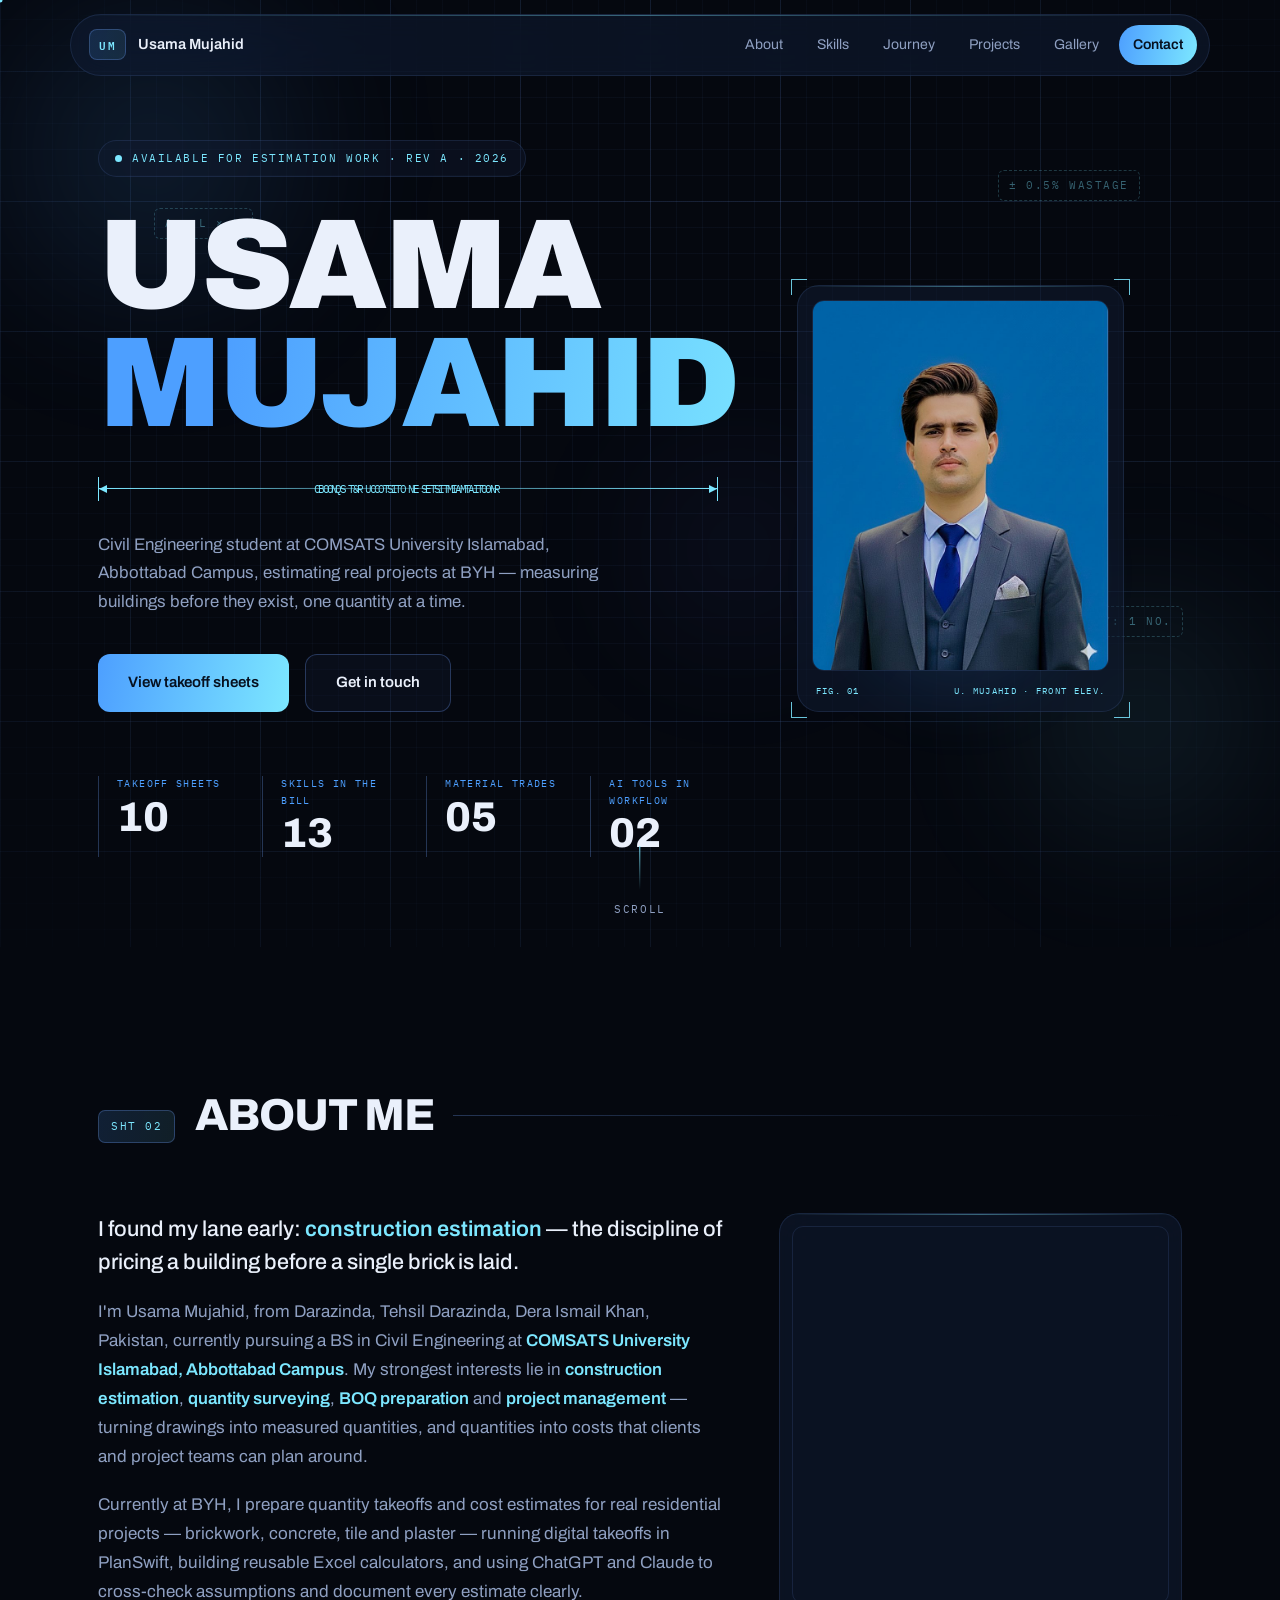
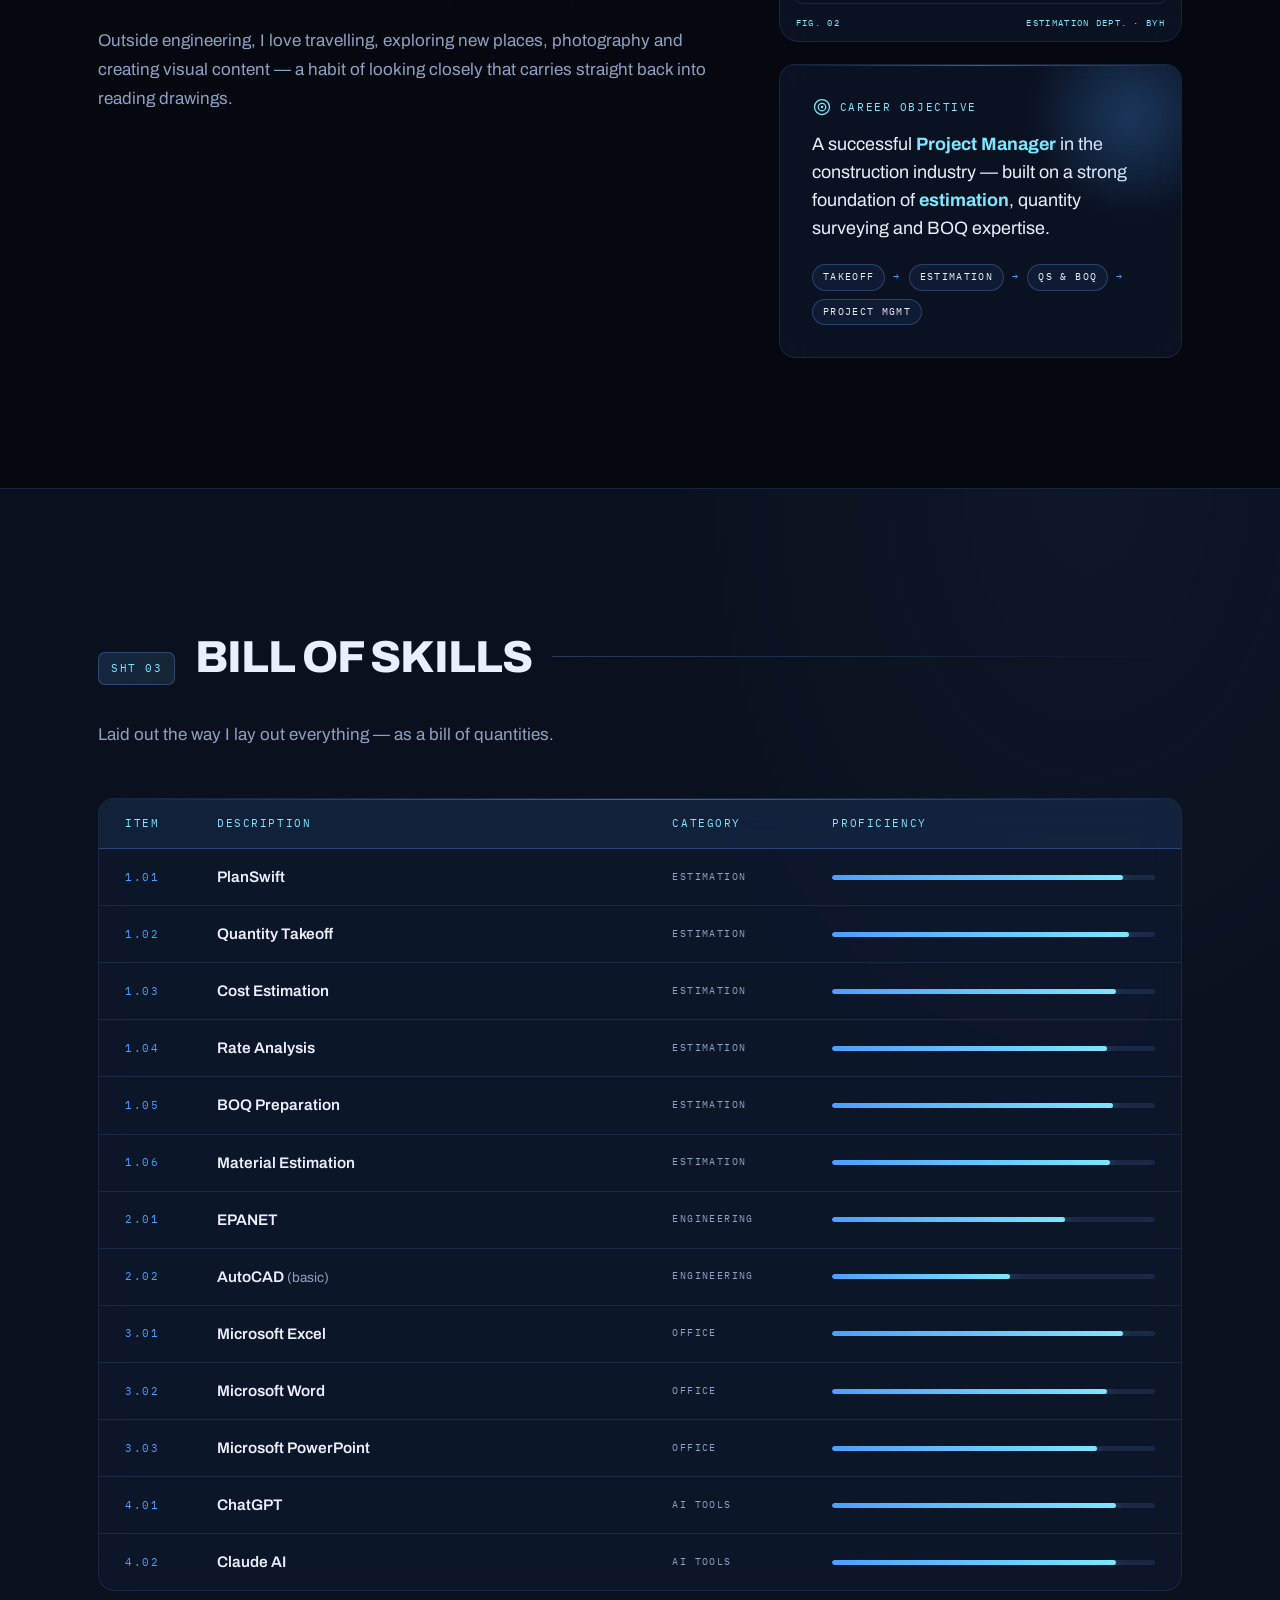
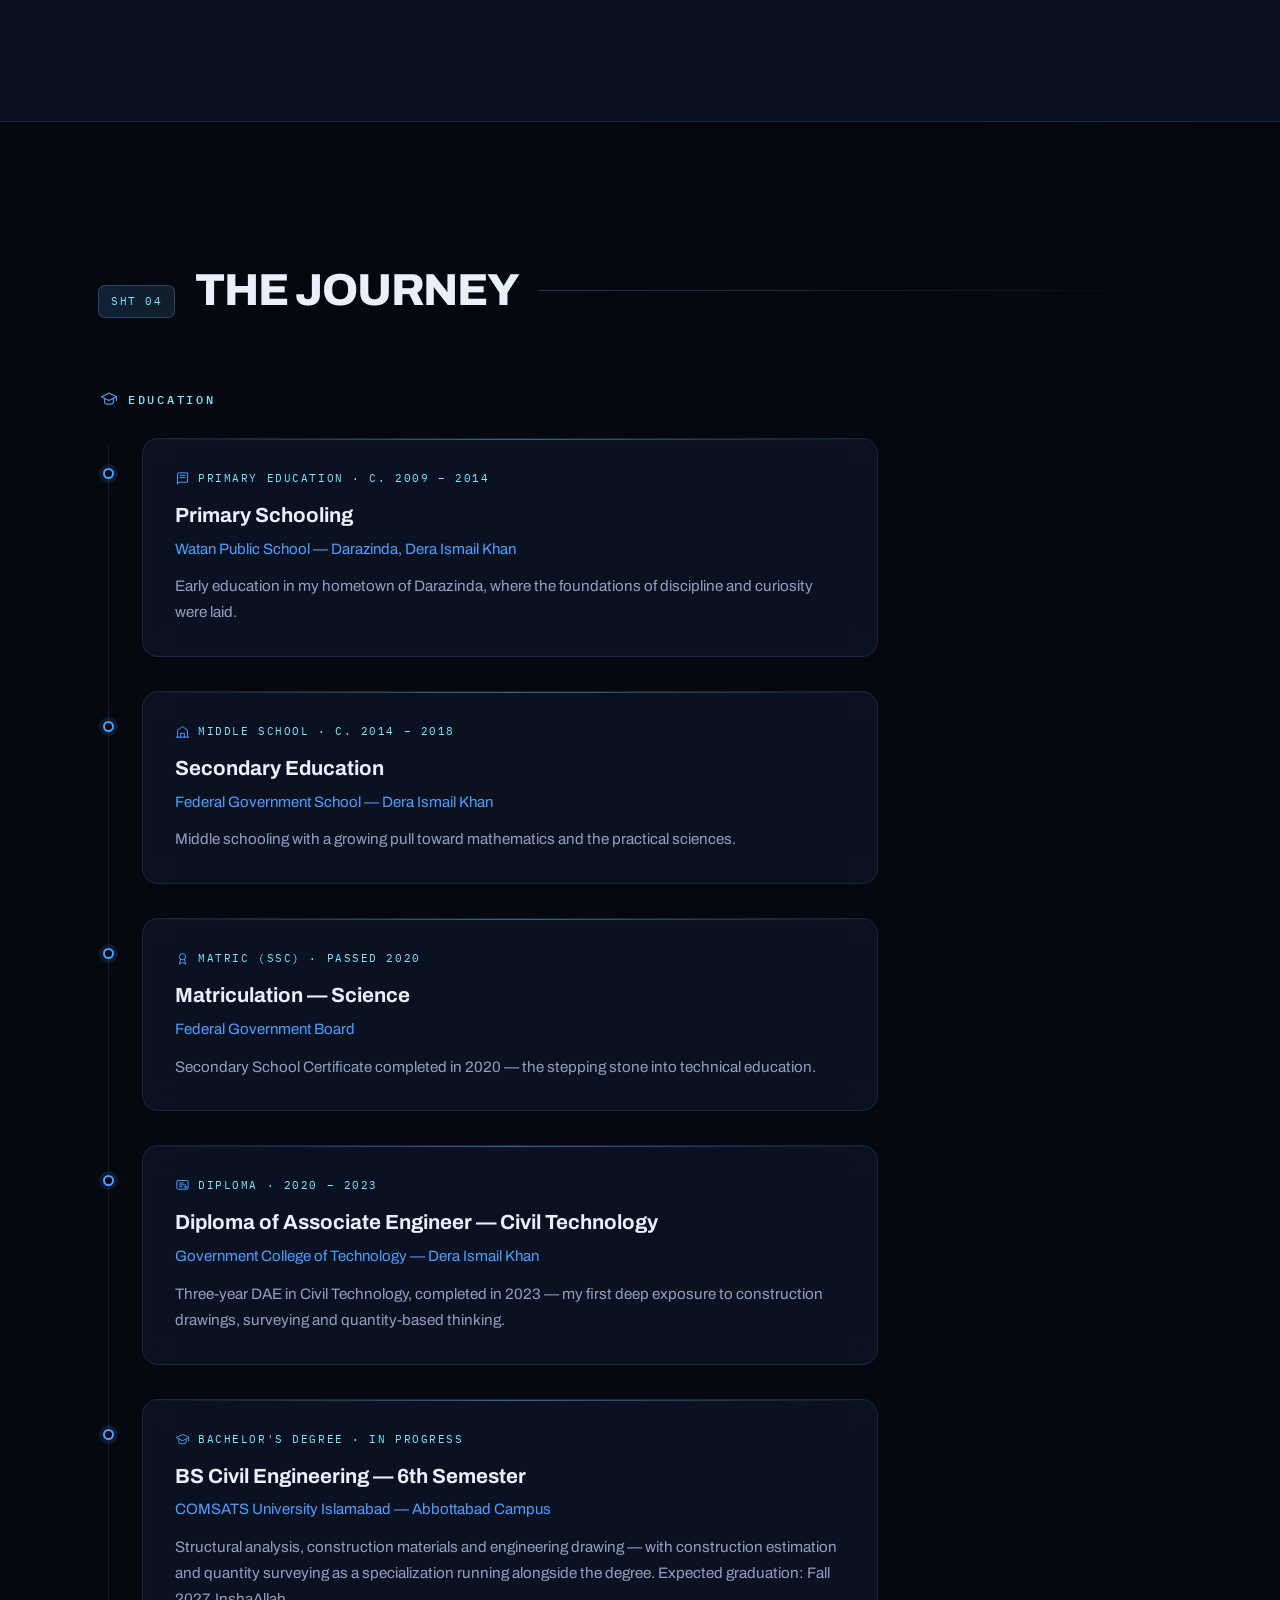
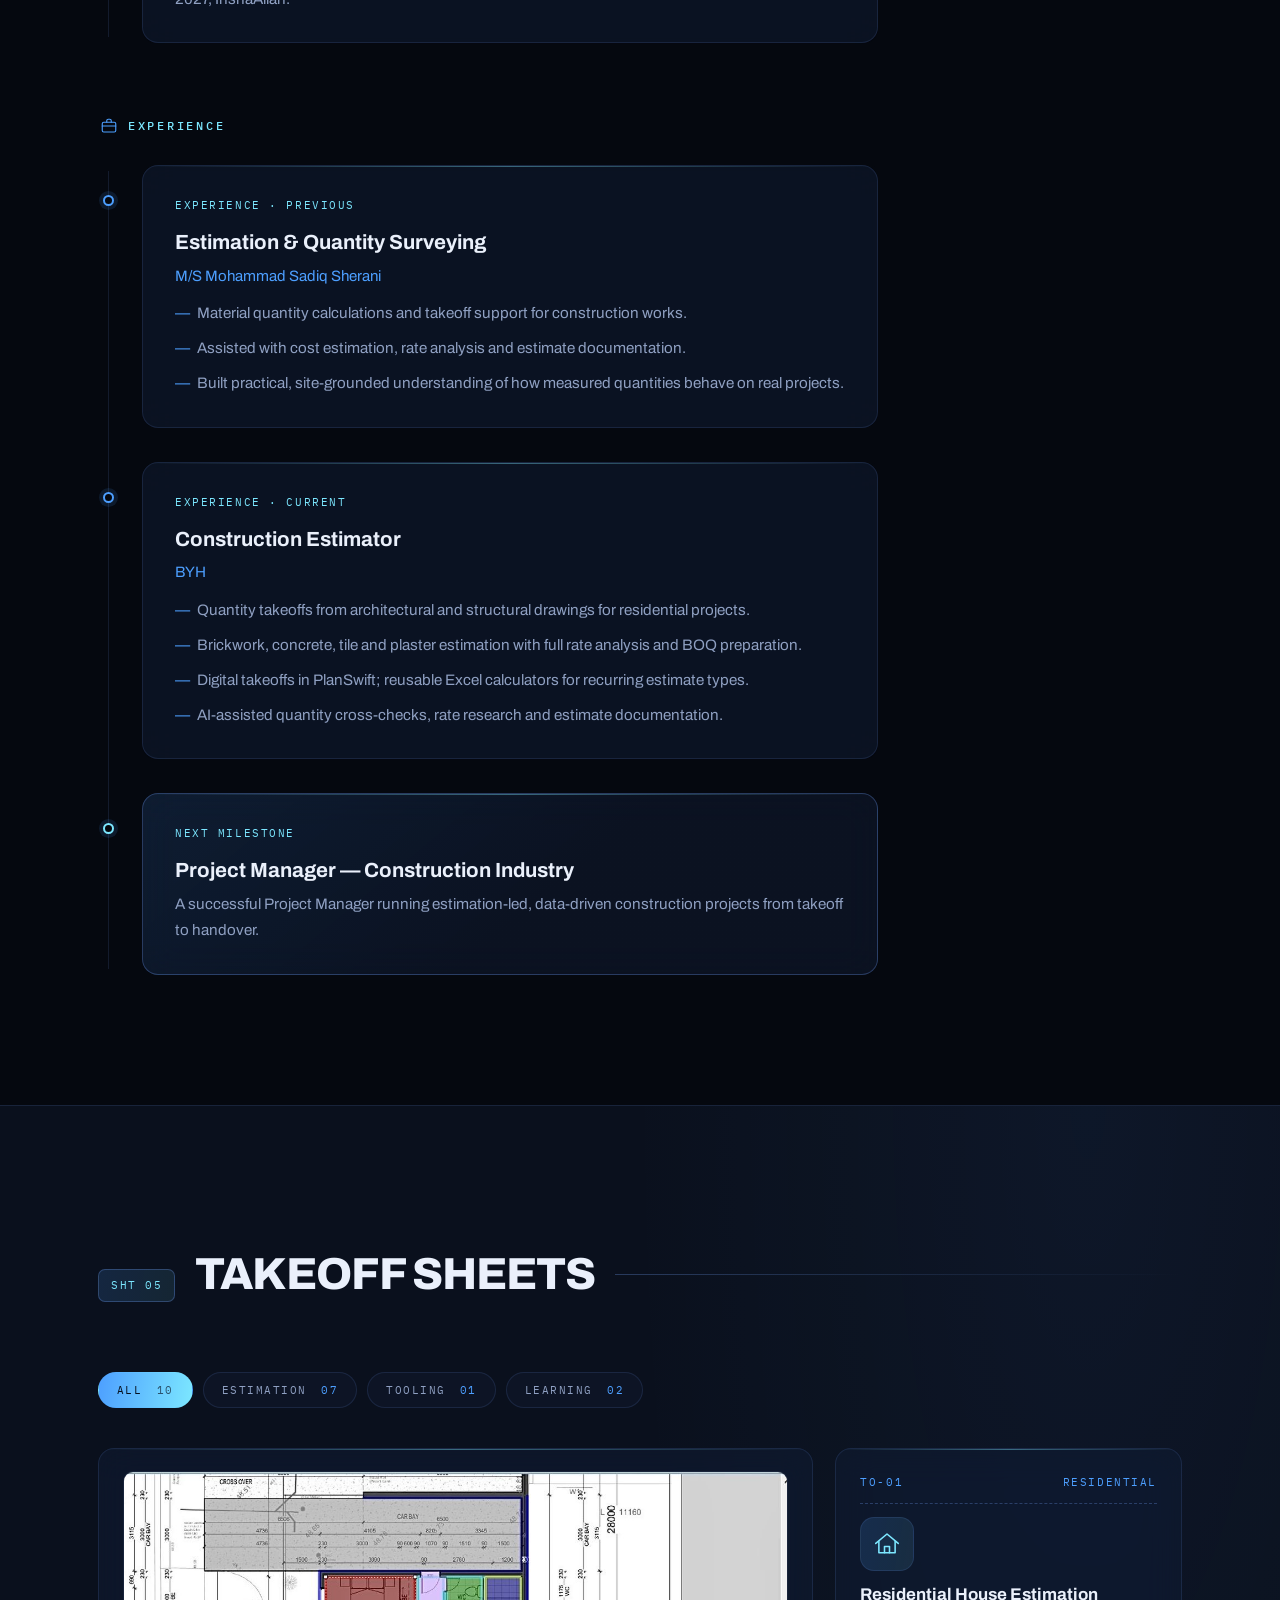
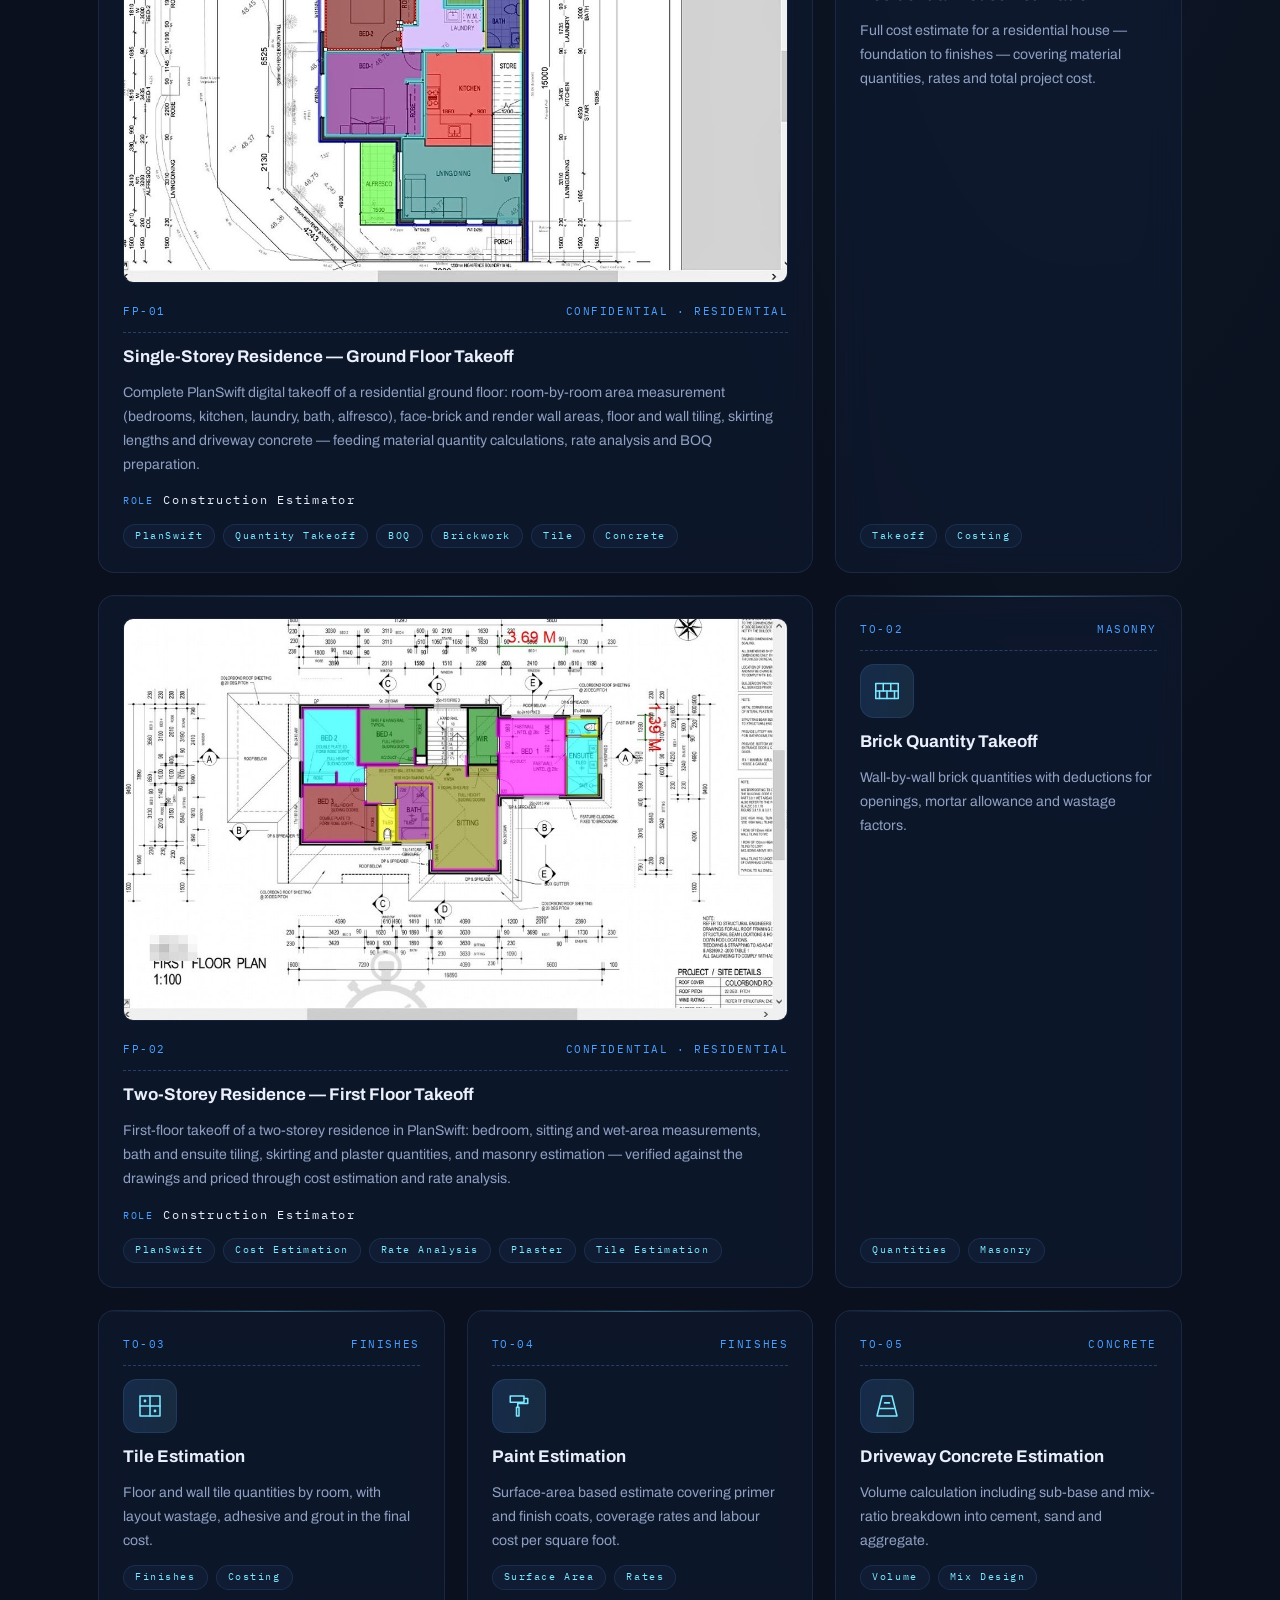
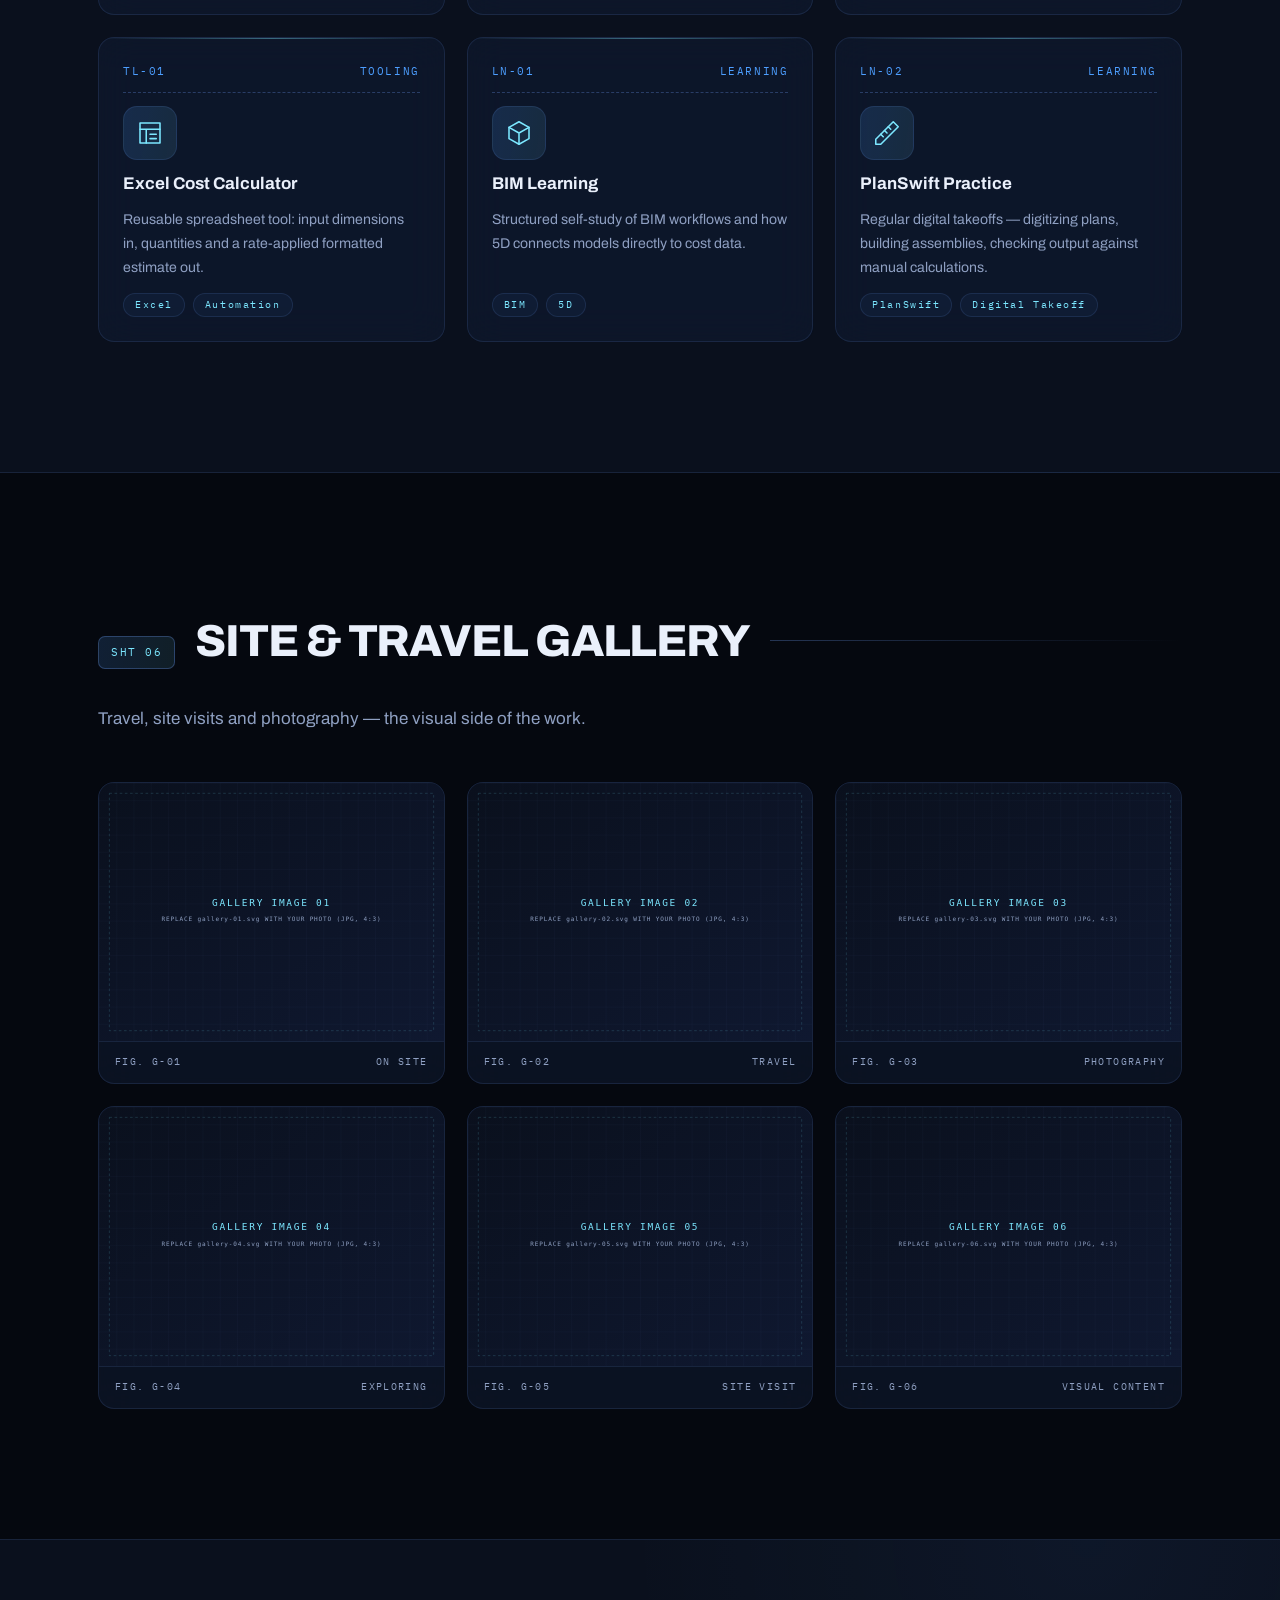
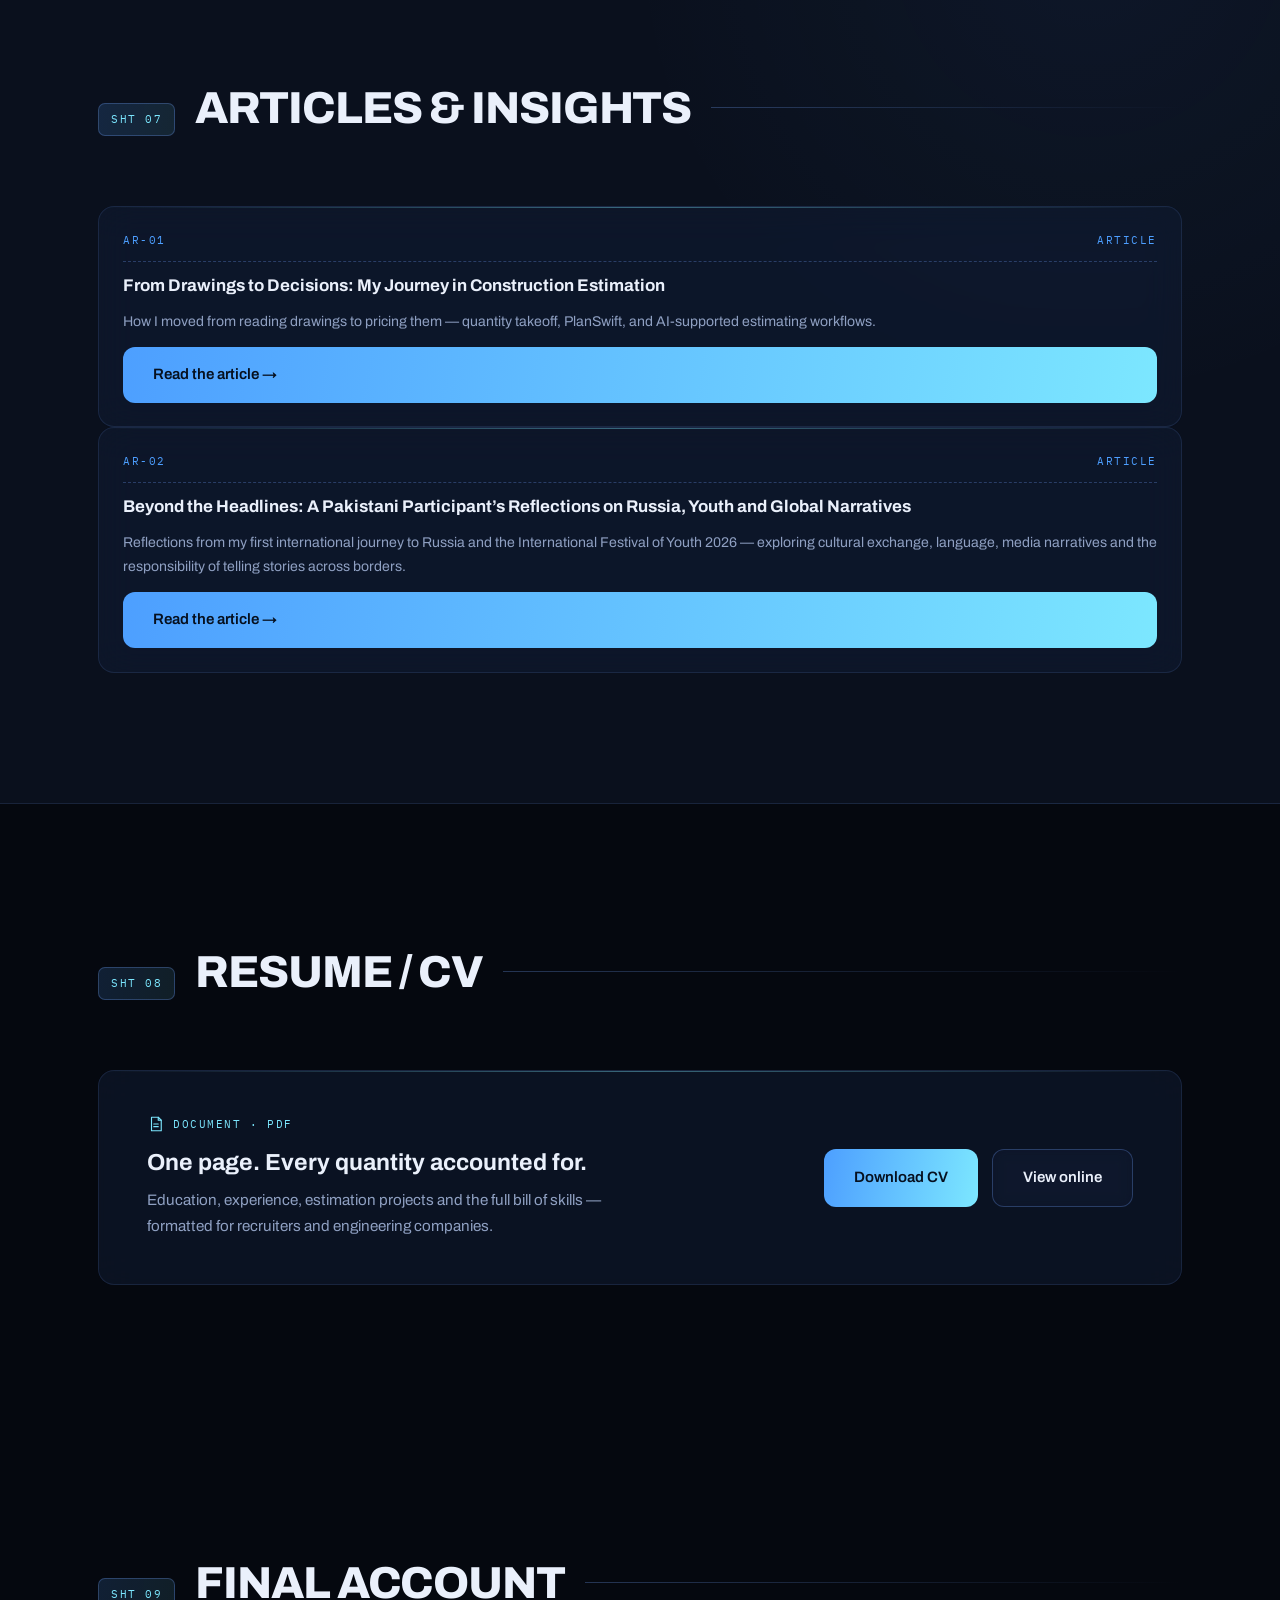
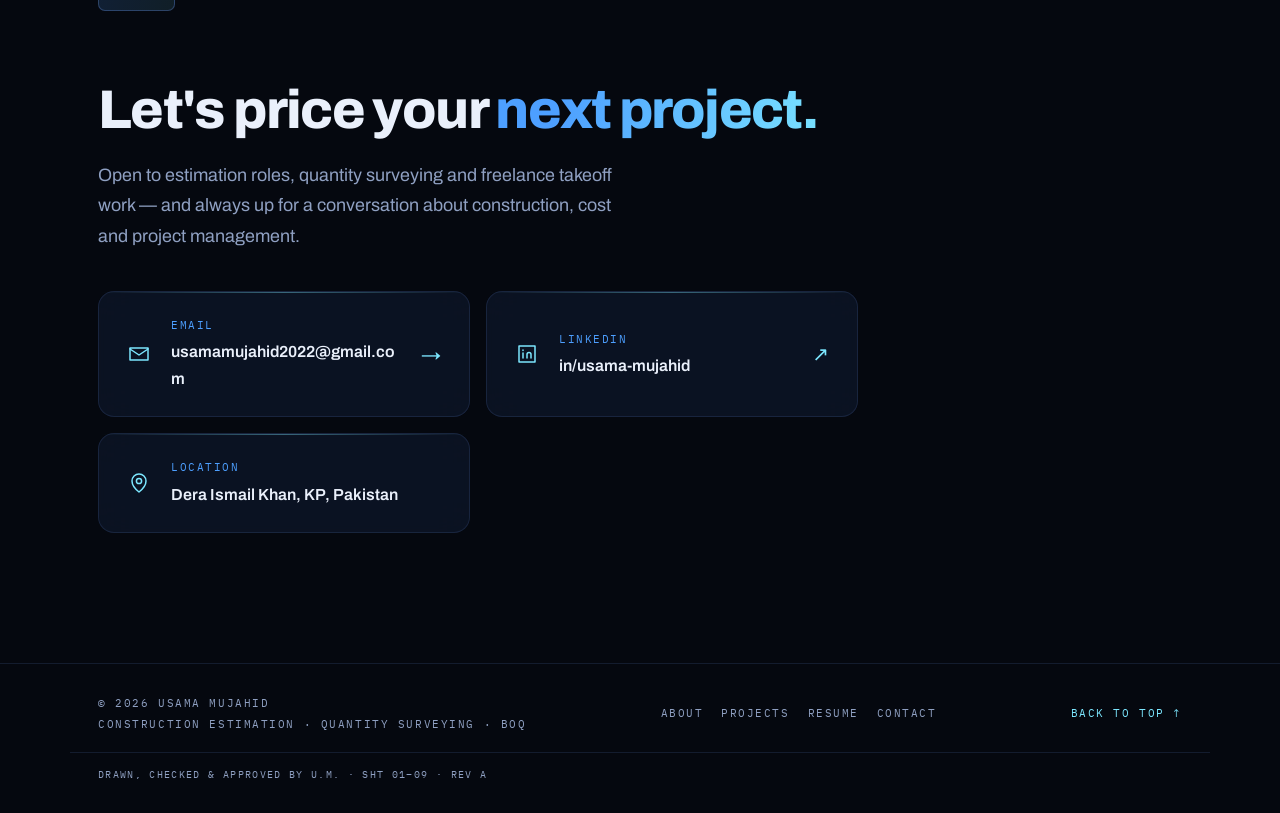
==== commit 824eae70: "Update index.html" ====
--- a/index.html
+++ b/index.html
@@ -52,6 +52,7 @@
   <link href="https://fonts.googleapis.com/css2?family=Archivo:wght@400;500;600;700;800;900&family=IBM+Plex+Mono:wght@400;500;600&display=swap" rel="stylesheet" />
   <link rel="stylesheet" href="style.css" />
 </head>
+
 <body class="is-loading">
 
   <!-- ============ PRELOADER ============ -->
@@ -83,6 +84,7 @@
         <span class="nav__mark mono">UM</span>
         <span class="nav__name">Usama Mujahid</span>
       </a>
+
       <nav class="nav__links" id="navLinks" aria-label="Primary">
         <a href="#about" data-hover>About</a>
         <a href="#skills" data-hover>Skills</a>
@@ -91,6 +93,7 @@
         <a href="#gallery" data-hover>Gallery</a>
         <a href="#contact" class="nav__cta" data-hover>Contact</a>
       </nav>
+
       <button class="nav__toggle" id="navToggle" aria-label="Open menu" aria-expanded="false" aria-controls="navLinks" data-hover>
         <span></span><span></span>
       </button>
@@ -101,14 +104,16 @@
 
     <!-- ============ HERO ============ -->
     <section class="hero" id="hero">
-      <!-- animated background layers -->
+
       <div class="hero__bg" aria-hidden="true">
         <div class="hero__grid" data-parallax="0.18"></div>
         <div class="hero__grid hero__grid--fine" data-parallax="0.08"></div>
         <div class="orb orb--1" data-drift></div>
         <div class="orb orb--2" data-drift></div>
-        <div class="orb orb--3" data-drift></div>
-        <!-- floating measurement annotations -->
+        <div class="orb orb--3" data-drift>
+
+        </div>
+
         <span class="anno mono" style="--x:12%; --y:22%; --d:0s" data-parallax="0.32">A = L × W</span>
         <span class="anno mono" style="--x:78%; --y:18%; --d:1.2s" data-parallax="0.26">± 0.5% WASTAGE</span>
         <span class="anno mono" style="--x:84%; --y:64%; --d:0.6s" data-parallax="0.38">QTY: 1 NO.</span>
@@ -117,67 +122,71 @@
 
       <div class="container hero__inner">
         <div class="hero__content">
-        <p class="hero__eyebrow mono" data-intro="1">
-          <span class="hero__pulse" aria-hidden="true"></span>
-          AVAILABLE FOR ESTIMATION WORK · REV A · 2026
-        </p>
-
-        <h1 class="hero__title">
-          <span class="hero__line" data-intro="2"><span>USAMA</span></span>
-          <span class="hero__line" data-intro="3"><span class="hero__title-grad">MUJAHID</span></span>
-        </h1>
-
-        <!-- CAD dimension line with rotating roles -->
-        <div class="dim" data-intro="4" aria-live="polite">
-          <span class="dim__tick"></span>
-          <span class="dim__line">
-            <span class="dim__label mono">
-              <span class="roles" id="roles">
-                <span class="roles__item is-active">CONSTRUCTION ESTIMATOR</span>
-                <span class="roles__item">QUANTITY SURVEYOR</span>
-                <span class="roles__item">BOQ &amp; COST ESTIMATION</span>
-                <span class="roles__item">FUTURE PROJECT MANAGER</span>
+
+          <p class="hero__eyebrow mono" data-intro="1">
+            <span class="hero__pulse" aria-hidden="true"></span>
+            AVAILABLE FOR ESTIMATION WORK · REV A · 2026
+          </p>
+
+          <h1 class="hero__title">
+            <span class="hero__line" data-intro="2"><span>USAMA</span></span>
+            <span class="hero__line" data-intro="3"><span class="hero__title-grad">MUJAHID</span></span>
+          </h1>
+
+          <div class="dim" data-intro="4" aria-live="polite">
+            <span class="dim__tick"></span>
+            <span class="dim__line">
+              <span class="dim__label mono">
+                <span class="roles" id="roles">
+                  <span class="roles__item is-active">CONSTRUCTION ESTIMATOR</span>
+                  <span class="roles__item">QUANTITY SURVEYOR</span>
+                  <span class="roles__item">BOQ &amp; COST ESTIMATION</span>
+                  <span class="roles__item">FUTURE PROJECT MANAGER</span>
+                </span>
               </span>
             </span>
-          </span>
-          <span class="dim__tick"></span>
-        </div>
-
-        <p class="hero__sub" data-intro="5">
-          Civil Engineering student at COMSATS University Islamabad, Abbottabad
-          Campus, estimating real projects at BYH — measuring buildings before
-          they exist, one quantity at a time.
-        </p>
-
-        <div class="hero__actions" data-intro="6">
-          <a href="#projects" class="btn btn--primary" data-magnetic data-hover>
-            <span class="btn__label">View takeoff sheets</span>
-            <span class="btn__shine" aria-hidden="true"></span>
-          </a>
-          <a href="#contact" class="btn btn--ghost" data-magnetic data-hover>
-            <span class="btn__label">Get in touch</span>
-          </a>
-        </div>
-
-        <!-- animated counters -->
-        <dl class="stats" data-intro="7">
-          <div class="stats__item">
-            <dt class="mono">TAKEOFF SHEETS</dt>
-            <dd><span class="count" data-count="10">0</span></dd>
+            <span class="dim__tick"></span>
           </div>
-          <div class="stats__item">
-            <dt class="mono">SKILLS IN THE BILL</dt>
-            <dd><span class="count" data-count="13">0</span></dd>
+
+          <p class="hero__sub" data-intro="5">
+            Civil Engineering student at COMSATS University Islamabad, Abbottabad
+            Campus, estimating real projects at BYH — measuring buildings before
+            they exist, one quantity at a time.
+          </p>
+
+          <div class="hero__actions" data-intro="6">
+            <a href="#projects" class="btn btn--primary" data-magnetic data-hover>
+              <span class="btn__label">View takeoff sheets</span>
+              <span class="btn__shine" aria-hidden="true"></span>
+            </a>
+
+            <a href="#contact" class="btn btn--ghost" data-magnetic data-hover>
+              <span class="btn__label">Get in touch</span>
+            </a>
           </div>
-          <div class="stats__item">
-            <dt class="mono">MATERIAL TRADES</dt>
-            <dd><span class="count" data-count="5">0</span></dd>
-          </div>
-          <div class="stats__item">
-            <dt class="mono">AI TOOLS IN WORKFLOW</dt>
-            <dd><span class="count" data-count="2">0</span></dd>
-          </div>
-        </dl>
+
+          <dl class="stats" data-intro="7">
+            <div class="stats__item">
+              <dt class="mono">TAKEOFF SHEETS</dt>
+              <dd><span class="count" data-count="10">0</span></dd>
+            </div>
+
+            <div class="stats__item">
+              <dt class="mono">SKILLS IN THE BILL</dt>
+              <dd><span class="count" data-count="13">0</span></dd>
+            </div>
+
+            <div class="stats__item">
+              <dt class="mono">MATERIAL TRADES</dt>
+              <dd><span class="count" data-count="5">0</span></dd>
+            </div>
+
+            <div class="stats__item">
+              <dt class="mono">AI TOOLS IN WORKFLOW</dt>
+              <dd><span class="count" data-count="2">0</span></dd>
+            </div>
+          </dl>
+
         </div>
 
         <aside class="hero__portrait" data-intro="4">
@@ -186,9 +195,15 @@
             <span class="portrait__corner portrait__corner--tr" aria-hidden="true"></span>
             <span class="portrait__corner portrait__corner--bl" aria-hidden="true"></span>
             <span class="portrait__corner portrait__corner--br" aria-hidden="true"></span>
+
             <img src="profile-hero.jpg" alt="Portrait of Usama Mujahid" width="720" height="900" fetchpriority="high" decoding="async" />
-            <p class="portrait__caption mono"><span>FIG. 01</span><span>U. MUJAHID · FRONT ELEV.</span></p>
+
+            <p class="portrait__caption mono">
+              <span>FIG. 01</span>
+              <span>U. MUJAHID · FRONT ELEV.</span>
+            </p>
           </div>
+
           <div class="portrait__glow" aria-hidden="true"></div>
         </aside>
       </div>
@@ -201,6 +216,7 @@
     <!-- ============ ABOUT ============ -->
     <section class="section" id="about">
       <div class="container">
+
         <div class="titleblock reveal">
           <span class="titleblock__sheet mono">SHT 02</span>
           <h2 class="titleblock__title">About me</h2>
@@ -208,11 +224,13 @@
         </div>
 
         <div class="about">
+
           <div class="about__text reveal">
             <p class="about__lead">
               I found my lane early: <strong>construction estimation</strong> —
               the discipline of pricing a building before a single brick is laid.
             </p>
+
             <p>
               I'm Usama Mujahid, from Darazinda, Tehsil Darazinda, Dera Ismail
               Khan, Pakistan, currently pursuing a BS in Civil Engineering at
@@ -223,6 +241,7 @@
               measured quantities, and quantities into costs that clients and
               project teams can plan around.
             </p>
+
             <p>
               Currently at BYH, I prepare quantity takeoffs and cost estimates
               for real residential projects — brickwork, concrete, tile and
@@ -230,6 +249,7 @@
               Excel calculators, and using ChatGPT and Claude to cross-check
               assumptions and document every estimate clearly.
             </p>
+
             <p>
               Outside engineering, I love travelling, exploring new places,
               photography and creating visual content — a habit of looking
@@ -238,26 +258,44 @@
           </div>
 
           <div class="about__side reveal">
+
             <figure class="about__photo glass" data-tilt data-hover>
               <img src="profile-about.jpg" alt="Usama Mujahid" width="640" height="640" loading="lazy" decoding="async" />
-              <figcaption class="mono"><span>FIG. 02</span><span>ESTIMATION DEPT. · BYH</span></figcaption>
+              <figcaption class="mono">
+                <span>FIG. 02</span>
+                <span>ESTIMATION DEPT. · BYH</span>
+              </figcaption>
             </figure>
 
-          <aside class="goal glass" data-tilt>
-            <div class="goal__glow" aria-hidden="true"></div>
-            <p class="mono goal__label">
-              <svg class="icon" viewBox="0 0 24 24" aria-hidden="true"><circle cx="12" cy="12" r="9"/><circle cx="12" cy="12" r="4.5"/><circle cx="12" cy="12" r="0.8" fill="currentColor"/></svg>
-              CAREER OBJECTIVE
-            </p>
-            <p class="goal__text">
-              A successful <strong>Project Manager</strong> in the construction
-              industry — built on a strong foundation of
-              <strong>estimation</strong>, quantity surveying and BOQ expertise.
-            </p>
-            <div class="goal__path mono" aria-hidden="true">
-              <span>TAKEOFF</span><i>→</i><span>ESTIMATION</span><i>→</i><span>QS &amp; BOQ</span><i>→</i><span>PROJECT MGMT</span>
-            </div>
-          </aside>
+            <aside class="goal glass" data-tilt>
+              <div class="goal__glow" aria-hidden="true"></div>
+
+              <p class="mono goal__label">
+                <svg class="icon" viewBox="0 0 24 24" aria-hidden="true">
+                  <circle cx="12" cy="12" r="9"/>
+                  <circle cx="12" cy="12" r="4.5"/>
+                  <circle cx="12" cy="12" r="0.8" fill="currentColor"/>
+                </svg>
+                CAREER OBJECTIVE
+              </p>
+
+              <p class="goal__text">
+                A successful <strong>Project Manager</strong> in the construction
+                industry — built on a strong foundation of
+                <strong>estimation</strong>, quantity surveying and BOQ expertise.
+              </p>
+
+              <div class="goal__path mono" aria-hidden="true">
+                <span>TAKEOFF</span>
+                <i>→</i>
+                <span>ESTIMATION</span>
+                <i>→</i>
+                <span>QS &amp; BOQ</span>
+                <i>→</i>
+                <span>PROJECT MGMT</span>
+              </div>
+            </aside>
+
           </div>
         </div>
       </div>
@@ -266,17 +304,25 @@
     <!-- ============ SKILLS ============ -->
     <section class="section section--alt" id="skills">
       <div class="container">
+
         <div class="titleblock reveal">
           <span class="titleblock__sheet mono">SHT 03</span>
           <h2 class="titleblock__title">Bill of skills</h2>
           <span class="titleblock__rule" aria-hidden="true"></span>
         </div>
-        <p class="section__lede reveal">Laid out the way I lay out everything — as a bill of quantities.</p>
+
+        <p class="section__lede reveal">
+          Laid out the way I lay out everything — as a bill of quantities.
+        </p>
 
         <div class="boq glass reveal">
           <div class="boq__head mono" aria-hidden="true">
-            <span>ITEM</span><span>DESCRIPTION</span><span>CATEGORY</span><span>PROFICIENCY</span>
+            <span>ITEM</span>
+            <span>DESCRIPTION</span>
+            <span>CATEGORY</span>
+            <span>PROFICIENCY</span>
           </div>
+
           <div class="boq__row" data-level="90"><span class="mono boq__item">1.01</span><span class="boq__desc">PlanSwift</span><span class="boq__cat mono">ESTIMATION</span><span class="boq__bar"><i></i></span></div>
           <div class="boq__row" data-level="92"><span class="mono boq__item">1.02</span><span class="boq__desc">Quantity Takeoff</span><span class="boq__cat mono">ESTIMATION</span><span class="boq__bar"><i></i></span></div>
           <div class="boq__row" data-level="88"><span class="mono boq__item">1.03</span><span class="boq__desc">Cost Estimation</span><span class="boq__cat mono">ESTIMATION</span><span class="boq__bar"><i></i></span></div>
@@ -294,20 +340,25 @@
       </div>
     </section>
 
-    <!-- ============ JOURNEY (EXPERIENCE + EDUCATION TIMELINE) ============ -->
+    <!-- ============ JOURNEY ============ -->
     <section class="section" id="journey">
       <div class="container">
+
         <div class="titleblock reveal">
           <span class="titleblock__sheet mono">SHT 04</span>
           <h2 class="titleblock__title">The journey</h2>
           <span class="titleblock__rule" aria-hidden="true"></span>
         </div>
 
-        <!-- Education timeline -->
         <h3 class="journey__sub mono reveal">
-          <svg class="icon" viewBox="0 0 24 24" aria-hidden="true"><path d="M12 4 2 9l10 5 10-5z"/><path d="M6 11.5V16c0 1.5 2.7 3 6 3s6-1.5 6-3v-4.5"/><path d="M22 9v5"/></svg>
+          <svg class="icon" viewBox="0 0 24 24" aria-hidden="true">
+            <path d="M12 4 2 9l10 5 10-5z"/>
+            <path d="M6 11.5V16c0 1.5 2.7 3 6 3s6-1.5 6-3v-4.5"/>
+            <path d="M22 9v5"/>
+          </svg>
           EDUCATION
         </h3>
+
         <div class="timeline">
           <div class="timeline__track" aria-hidden="true"><i></i></div>
 
@@ -315,7 +366,11 @@
             <span class="tl-item__node" aria-hidden="true"></span>
             <div class="tl-item__card glass" data-tilt>
               <p class="mono tl-item__tag">
-                <svg class="icon tl-item__icon" viewBox="0 0 24 24" aria-hidden="true"><path d="M4 5.5A2.5 2.5 0 0 1 6.5 3H20v15H6.5A2.5 2.5 0 0 0 4 20.5z"/><path d="M4 20.5V5.5"/><path d="M8 7h8M8 10.5h8"/></svg>
+                <svg class="icon tl-item__icon" viewBox="0 0 24 24" aria-hidden="true">
+                  <path d="M4 5.5A2.5 2.5 0 0 1 6.5 3H20v15H6.5A2.5 2.5 0 0 0 4 20.5z"/>
+                  <path d="M4 20.5V5.5"/>
+                  <path d="M8 7h8M8 10.5h8"/>
+                </svg>
                 PRIMARY EDUCATION · C. 2009 – 2014
               </p>
               <h3 class="tl-item__title">Primary Schooling</h3>
@@ -331,7 +386,11 @@
             <span class="tl-item__node" aria-hidden="true"></span>
             <div class="tl-item__card glass" data-tilt>
               <p class="mono tl-item__tag">
-                <svg class="icon tl-item__icon" viewBox="0 0 24 24" aria-hidden="true"><path d="M4 21V10l8-6 8 6v11"/><path d="M9 21v-6h6v6"/><path d="M2 21h20"/></svg>
+                <svg class="icon tl-item__icon" viewBox="0 0 24 24" aria-hidden="true">
+                  <path d="M4 21V10l8-6 8 6v11"/>
+                  <path d="M9 21v-6h6v6"/>
+                  <path d="M2 21h20"/>
+                </svg>
                 MIDDLE SCHOOL · C. 2014 – 2018
               </p>
               <h3 class="tl-item__title">Secondary Education</h3>
@@ -347,7 +406,10 @@
             <span class="tl-item__node" aria-hidden="true"></span>
             <div class="tl-item__card glass" data-tilt>
               <p class="mono tl-item__tag">
-                <svg class="icon tl-item__icon" viewBox="0 0 24 24" aria-hidden="true"><circle cx="12" cy="9" r="5"/><path d="m9 13-2 8 5-3 5 3-2-8"/></svg>
+                <svg class="icon tl-item__icon" viewBox="0 0 24 24" aria-hidden="true">
+                  <circle cx="12" cy="9" r="5"/>
+                  <path d="m9 13-2 8 5-3 5 3-2-8"/>
+                </svg>
                 MATRIC (SSC) · PASSED 2020
               </p>
               <h3 class="tl-item__title">Matriculation — Science</h3>
@@ -363,7 +425,11 @@
             <span class="tl-item__node" aria-hidden="true"></span>
             <div class="tl-item__card glass" data-tilt>
               <p class="mono tl-item__tag">
-                <svg class="icon tl-item__icon" viewBox="0 0 24 24" aria-hidden="true"><rect x="3" y="4" width="18" height="14" rx="1.5"/><path d="M7 8h6M7 11h10M7 14h4"/><circle cx="17" cy="14.5" r="1.6"/></svg>
+                <svg class="icon tl-item__icon" viewBox="0 0 24 24" aria-hidden="true">
+                  <rect x="3" y="4" width="18" height="14" rx="1.5"/>
+                  <path d="M7 8h6M7 11h10M7 14h4"/>
+                  <circle cx="17" cy="14.5" r="1.6"/>
+                </svg>
                 DIPLOMA · 2020 – 2023
               </p>
               <h3 class="tl-item__title">Diploma of Associate Engineer — Civil Technology</h3>
@@ -380,7 +446,11 @@
             <span class="tl-item__node" aria-hidden="true"></span>
             <div class="tl-item__card glass" data-tilt>
               <p class="mono tl-item__tag">
-                <svg class="icon tl-item__icon" viewBox="0 0 24 24" aria-hidden="true"><path d="M12 4 2 9l10 5 10-5z"/><path d="M6 11.5V16c0 1.5 2.7 3 6 3s6-1.5 6-3v-4.5"/><path d="M22 9v5"/></svg>
+                <svg class="icon tl-item__icon" viewBox="0 0 24 24" aria-hidden="true">
+                  <path d="M12 4 2 9l10 5 10-5z"/>
+                  <path d="M6 11.5V16c0 1.5 2.7 3 6 3s6-1.5 6-3v-4.5"/>
+                  <path d="M22 9v5"/>
+                </svg>
                 BACHELOR'S DEGREE · IN PROGRESS
               </p>
               <h3 class="tl-item__title">BS Civil Engineering — 6th Semester</h3>
@@ -395,11 +465,15 @@
           </article>
         </div>
 
-        <!-- Experience timeline -->
         <h3 class="journey__sub journey__sub--gap mono reveal">
-          <svg class="icon" viewBox="0 0 24 24" aria-hidden="true"><rect x="3" y="7" width="18" height="13" rx="2"/><path d="M9 7V5a2 2 0 0 1 2-2h2a2 2 0 0 1 2 2v2"/><path d="M3 12h18"/></svg>
+          <svg class="icon" viewBox="0 0 24 24" aria-hidden="true">
+            <rect x="3" y="7" width="18" height="13" rx="2"/>
+            <path d="M9 7V5a2 2 0 0 1 2-2h2a2 2 0 0 1 2 2v2"/>
+            <path d="M3 12h18"/>
+          </svg>
           EXPERIENCE
         </h3>
+
         <div class="timeline">
           <div class="timeline__track" aria-hidden="true"><i></i></div>
 
@@ -444,19 +518,20 @@
             </div>
           </article>
         </div>
+
       </div>
     </section>
 
     <!-- ============ PROJECTS ============ -->
     <section class="section section--alt" id="projects">
       <div class="container">
+
         <div class="titleblock reveal">
           <span class="titleblock__sheet mono">SHT 05</span>
           <h2 class="titleblock__title">Takeoff sheets</h2>
           <span class="titleblock__rule" aria-hidden="true"></span>
         </div>
 
-        <!-- FILTERS -->
         <div class="filters reveal" role="tablist" aria-label="Filter projects">
           <button class="filters__btn is-active mono" data-filter="all" data-hover>ALL <span>10</span></button>
           <button class="filters__btn mono" data-filter="estimation" data-hover>ESTIMATION <span>07</span></button>
@@ -465,6 +540,7 @@
         </div>
 
         <div class="sheets" id="sheets">
+
           <article class="sheet sheet--proj glass reveal" data-cat="estimation" data-tilt>
             <figure class="sheet__img">
               <img src="project-01.jpg" alt="PlanSwift digital quantity takeoff of a single-storey residential ground floor plan with colour-coded room areas" width="1200" height="741" loading="lazy" decoding="async" />
@@ -498,6 +574,7 @@
             <p class="sheet__meta mono"><span>ROLE</span>Construction Estimator</p>
             <footer class="sheet__tags mono"><span>PlanSwift</span><span>Cost Estimation</span><span>Rate Analysis</span><span>Plaster</span><span>Tile Estimation</span></footer>
           </article>
+
           <article class="sheet glass reveal" data-cat="estimation" data-tilt>
             <header class="sheet__head mono"><span>TO-01</span><span>RESIDENTIAL</span></header>
             <div class="sheet__icon" aria-hidden="true">
@@ -577,6 +654,7 @@
             <p class="sheet__desc">Regular digital takeoffs — digitizing plans, building assemblies, checking output against manual calculations.</p>
             <footer class="sheet__tags mono"><span>PlanSwift</span><span>Digital Takeoff</span></footer>
           </article>
+
         </div>
       </div>
     </section>
@@ -584,73 +662,116 @@
     <!-- ============ GALLERY ============ -->
     <section class="section" id="gallery">
       <div class="container">
+
         <div class="titleblock reveal">
           <span class="titleblock__sheet mono">SHT 06</span>
           <h2 class="titleblock__title">Site &amp; travel gallery</h2>
           <span class="titleblock__rule" aria-hidden="true"></span>
         </div>
-        <p class="section__lede reveal">Travel, site visits and photography — the visual side of the work.</p>
+
+        <p class="section__lede reveal">
+          Travel, site visits and photography — the visual side of the work.
+        </p>
 
         <div class="gallery">
+
           <figure class="gallery__item glass reveal" data-tilt data-hover>
             <img src="gallery-01.svg" alt="Gallery image 1 — replace with your photo" width="800" height="600" loading="lazy" decoding="async" />
             <figcaption class="mono"><span>FIG. G-01</span><span>ON SITE</span></figcaption>
           </figure>
+
           <figure class="gallery__item glass reveal" data-tilt data-hover>
             <img src="gallery-02.svg" alt="Gallery image 2 — replace with your photo" width="800" height="600" loading="lazy" decoding="async" />
             <figcaption class="mono"><span>FIG. G-02</span><span>TRAVEL</span></figcaption>
           </figure>
+
           <figure class="gallery__item glass reveal" data-tilt data-hover>
             <img src="gallery-03.svg" alt="Gallery image 3 — replace with your photo" width="800" height="600" loading="lazy" decoding="async" />
             <figcaption class="mono"><span>FIG. G-03</span><span>PHOTOGRAPHY</span></figcaption>
           </figure>
+
           <figure class="gallery__item glass reveal" data-tilt data-hover>
             <img src="gallery-04.svg" alt="Gallery image 4 — replace with your photo" width="800" height="600" loading="lazy" decoding="async" />
             <figcaption class="mono"><span>FIG. G-04</span><span>EXPLORING</span></figcaption>
           </figure>
+
           <figure class="gallery__item glass reveal" data-tilt data-hover>
             <img src="gallery-05.svg" alt="Gallery image 5 — replace with your photo" width="800" height="600" loading="lazy" decoding="async" />
             <figcaption class="mono"><span>FIG. G-05</span><span>SITE VISIT</span></figcaption>
           </figure>
+
           <figure class="gallery__item glass reveal" data-tilt data-hover>
             <img src="gallery-06.svg" alt="Gallery image 6 — replace with your photo" width="800" height="600" loading="lazy" decoding="async" />
             <figcaption class="mono"><span>FIG. G-06</span><span>VISUAL CONTENT</span></figcaption>
           </figure>
+
         </div>
       </div>
     </section>
 
-    <!-- ============ ARTICLE ============ -->
-<section class="section section--alt">
-  <div class="container">
-    <div class="titleblock reveal">
-      <span class="titleblock__sheet mono">SHT 07</span>
-      <h2 class="titleblock__title">Articles &amp; insights</h2>
-      <span class="titleblock__rule" aria-hidden="true"></span>
-    </div>
-
-    <div class="sheet glass reveal">
-      <header class="sheet__head mono"><span>AR-01</span><span>ARTICLE</span></header>
-      <h3 class="sheet__title">
-        From Drawings to Decisions: My Journey in Construction Estimation
-      </h3>
-
-      <p class="sheet__desc">
-        How I moved from reading drawings to pricing them — quantity takeoff,
-        PlanSwift, and AI-supported estimating workflows.
-      </p>
-
-      <a href="article-estimation-journey.html" class="btn btn--primary" data-magnetic data-hover>
-        <span class="btn__label">Read the article →</span>
-        <span class="btn__shine" aria-hidden="true"></span>
-      </a>
-    </div>
-  </div>
-</section>
+    <!-- ============ ARTICLES ============ -->
+    <section class="section section--alt">
+      <div class="container">
+
+        <div class="titleblock reveal">
+          <span class="titleblock__sheet mono">SHT 07</span>
+          <h2 class="titleblock__title">Articles &amp; insights</h2>
+          <span class="titleblock__rule" aria-hidden="true"></span>
+        </div>
+
+        <!-- ARTICLE 01 -->
+        <div class="sheet glass reveal">
+          <header class="sheet__head mono">
+            <span>AR-01</span>
+            <span>ARTICLE</span>
+          </header>
+
+          <h3 class="sheet__title">
+            From Drawings to Decisions: My Journey in Construction Estimation
+          </h3>
+
+          <p class="sheet__desc">
+            How I moved from reading drawings to pricing them — quantity takeoff,
+            PlanSwift, and AI-supported estimating workflows.
+          </p>
+
+          <a href="article-estimation-journey.html" class="btn btn--primary" data-magnetic data-hover>
+            <span class="btn__label">Read the article →</span>
+            <span class="btn__shine" aria-hidden="true"></span>
+          </a>
+        </div>
+
+        <!-- ARTICLE 02 -->
+        <div class="sheet glass reveal">
+          <header class="sheet__head mono">
+            <span>AR-02</span>
+            <span>ARTICLE</span>
+          </header>
+
+          <h3 class="sheet__title">
+            Beyond the Headlines: A Pakistani Participant’s Reflections on Russia, Youth and Global Narratives
+          </h3>
+
+          <p class="sheet__desc">
+            Reflections from my first international journey to Russia and the
+            International Festival of Youth 2026 — exploring cultural exchange,
+            language, media narratives and the responsibility of telling stories
+            across borders.
+          </p>
+
+          <a href="russia-experience.html" class="btn btn--primary" data-magnetic data-hover>
+            <span class="btn__label">Read the article →</span>
+            <span class="btn__shine" aria-hidden="true"></span>
+          </a>
+        </div>
+
+      </div>
+    </section>
 
     <!-- ============ RESUME ============ -->
     <section class="section" id="resume">
       <div class="container">
+
         <div class="titleblock reveal">
           <span class="titleblock__sheet mono">SHT 08</span>
           <h2 class="titleblock__title">Resume / CV</h2>
@@ -658,26 +779,38 @@
         </div>
 
         <div class="resume glass reveal" data-tilt>
+
           <div class="resume__col">
             <p class="mono resume__label">
-              <svg class="icon" viewBox="0 0 24 24" aria-hidden="true"><path d="M6 3h9l4 4v14H6z"/><path d="M15 3v4h4"/><path d="M9 12h6M9 15.5h6"/></svg>
+              <svg class="icon" viewBox="0 0 24 24" aria-hidden="true">
+                <path d="M6 3h9l4 4v14H6z"/>
+                <path d="M15 3v4h4"/>
+                <path d="M9 12h6M9 15.5h6"/>
+              </svg>
               DOCUMENT · PDF
             </p>
-            <h3 class="resume__title">One page. Every quantity accounted for.</h3>
+
+            <h3 class="resume__title">
+              One page. Every quantity accounted for.
+            </h3>
+
             <p class="resume__desc">
               Education, experience, estimation projects and the full bill of
               skills — formatted for recruiters and engineering companies.
             </p>
           </div>
+
           <div class="resume__actions">
             <a href="assets/Usama-Mujahid-CV.pdf" class="btn btn--primary" download data-magnetic data-hover>
               <span class="btn__label">Download CV</span>
               <span class="btn__shine" aria-hidden="true"></span>
             </a>
+
             <a href="assets/Usama-Mujahid-CV.pdf" class="btn btn--ghost" target="_blank" rel="noopener" data-magnetic data-hover>
               <span class="btn__label">View online</span>
             </a>
           </div>
+
         </div>
       </div>
     </section>
@@ -685,7 +818,9 @@
     <!-- ============ CONTACT ============ -->
     <section class="section section--contact" id="contact">
       <div class="contact__bg" aria-hidden="true"></div>
+
       <div class="container">
+
         <div class="titleblock reveal">
           <span class="titleblock__sheet mono">SHT 09</span>
           <h2 class="titleblock__title">Final account</h2>
@@ -693,61 +828,97 @@
         </div>
 
         <div class="contact reveal">
-          <h3 class="contact__big">Let's price your <span class="hero__title-grad">next project.</span></h3>
+
+          <h3 class="contact__big">
+            Let's price your <span class="hero__title-grad">next project.</span>
+          </h3>
+
           <p class="contact__lede">
             Open to estimation roles, quantity surveying and freelance takeoff
             work — and always up for a conversation about construction, cost
             and project management.
           </p>
+
           <div class="contact__links">
+
             <a class="contact__card glass" href="mailto:usamamujahid2022@gmail.com" data-hover data-tilt>
-              <svg class="icon" viewBox="0 0 24 24" aria-hidden="true"><path d="M3 6h18v12H3z"/><path d="m3 7 9 6 9-6"/></svg>
+              <svg class="icon" viewBox="0 0 24 24" aria-hidden="true">
+                <path d="M3 6h18v12H3z"/>
+                <path d="m3 7 9 6 9-6"/>
+              </svg>
+
               <span class="contact__col">
                 <span class="mono contact__label">EMAIL</span>
                 <span class="contact__value">usamamujahid2022@gmail.com</span>
               </span>
+
               <span class="contact__arrow" aria-hidden="true">→</span>
             </a>
+
             <a class="contact__card glass" href="https://www.linkedin.com/in/usama-mujahid-aa079a352" target="_blank" rel="noopener" data-hover data-tilt>
-              <svg class="icon" viewBox="0 0 24 24" aria-hidden="true"><path d="M4 4h16v16H4z"/><path d="M8 11v5M8 8v.5M12 16v-3.5a2 2 0 0 1 4 0V16"/></svg>
+              <svg class="icon" viewBox="0 0 24 24" aria-hidden="true">
+                <path d="M4 4h16v16H4z"/>
+                <path d="M8 11v5M8 8v.5M12 16v-3.5a2 2 0 0 1 4 0V16"/>
+              </svg>
+
               <span class="contact__col">
                 <span class="mono contact__label">LINKEDIN</span>
                 <span class="contact__value">in/usama-mujahid</span>
               </span>
+
               <span class="contact__arrow" aria-hidden="true">↗</span>
             </a>
+
             <div class="contact__card glass" data-tilt>
-              <svg class="icon" viewBox="0 0 24 24" aria-hidden="true"><path d="M12 21s-7-5.5-7-11a7 7 0 0 1 14 0c0 5.5-7 11-7 11z"/><circle cx="12" cy="10" r="2.6"/></svg>
+              <svg class="icon" viewBox="0 0 24 24" aria-hidden="true">
+                <path d="M12 21s-7-5.5-7-11a7 7 0 0 1 14 0c0 5.5-7 11-7 11z"/>
+                <circle cx="12" cy="10" r="2.6"/>
+              </svg>
+
               <span class="contact__col">
                 <span class="mono contact__label">LOCATION</span>
                 <span class="contact__value">Dera Ismail Khan, KP, Pakistan</span>
               </span>
             </div>
+
           </div>
         </div>
       </div>
     </section>
+
   </main>
 
   <footer class="footer">
     <div class="container footer__inner">
+
       <div class="footer__brand">
         <p class="mono">© <span id="year"></span> USAMA MUJAHID</p>
-        <p class="mono footer__note">CONSTRUCTION ESTIMATION · QUANTITY SURVEYING · BOQ</p>
-      </div>
+        <p class="mono footer__note">
+          CONSTRUCTION ESTIMATION · QUANTITY SURVEYING · BOQ
+        </p>
+      </div>
+
       <nav class="footer__links mono" aria-label="Footer">
         <a href="#about" data-hover>ABOUT</a>
         <a href="#projects" data-hover>PROJECTS</a>
         <a href="#resume" data-hover>RESUME</a>
         <a href="#contact" data-hover>CONTACT</a>
       </nav>
-      <a href="#top" class="mono footer__top" data-hover>BACK TO TOP ↑</a>
+
+      <a href="#top" class="mono footer__top" data-hover>
+        BACK TO TOP ↑
+      </a>
+
     </div>
+
     <div class="container footer__sign">
-      <p class="mono footer__note">DRAWN, CHECKED &amp; APPROVED BY U.M. · SHT 01–09 · REV A</p>
+      <p class="mono footer__note">
+        DRAWN, CHECKED &amp; APPROVED BY U.M. · SHT 01–09 · REV A
+      </p>
     </div>
   </footer>
 
   <script src="script.js"></script>
+
 </body>
 </html>
